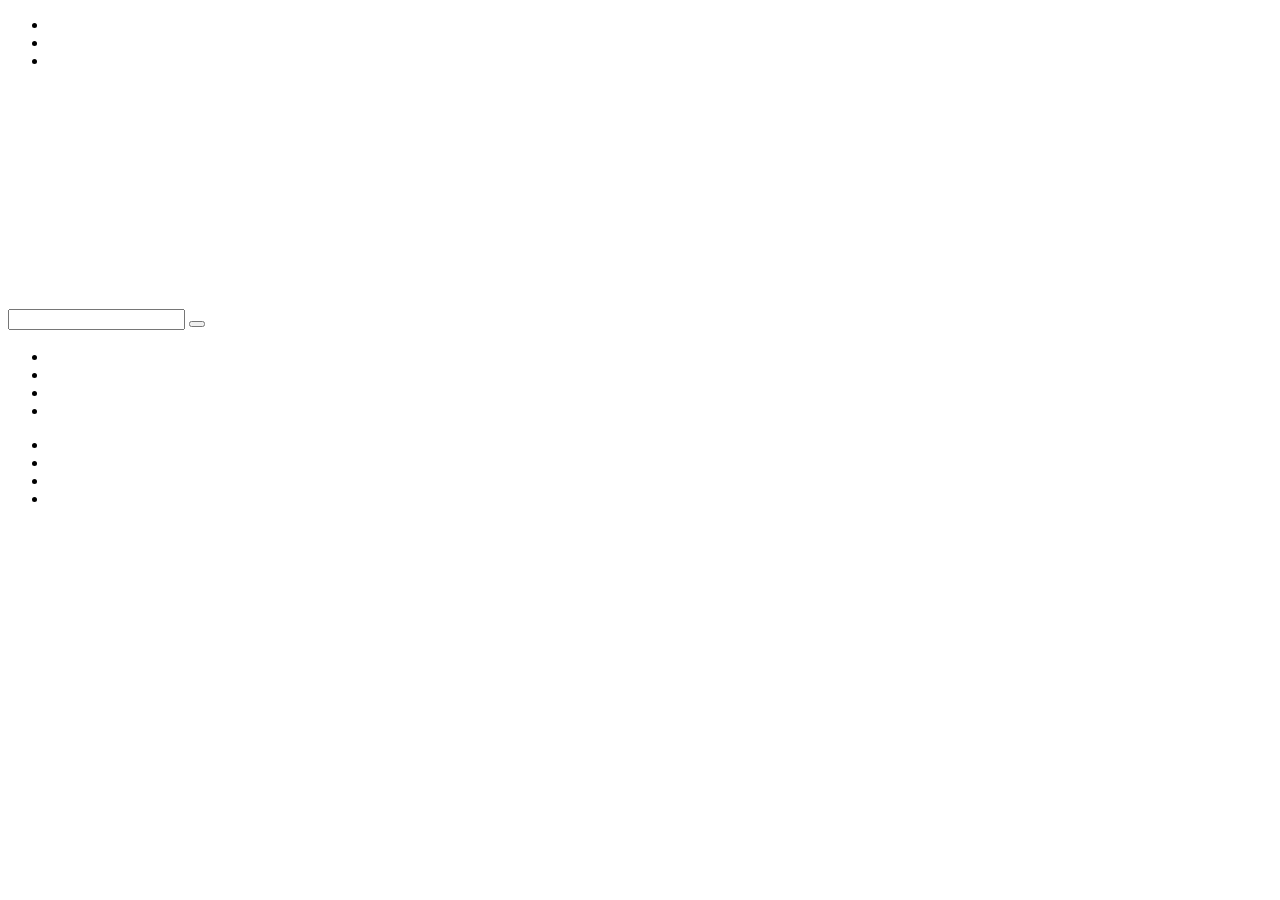
==== 2.ArchetureLife/index.html @ 7038349b "HTML 1.Estructura semantica" ====
<!DOCTYPE html>
<html lang="en">

<head>
    <meta charset="UTF-8">
    <meta name="viewport" content="width=device-width, initial-scale=1.0">
    <title>ArchectureLife</title>
</head>

<body>
    <header>
        <nav>
            <ul>
                <li><a href=""></a></li>
                <li><a href=""></a></li>
                <li><a href=""></a></li>
            </ul>
        </nav>

        <div><img src="" alt=""></div>


        <div>
            <search></search>
            <p></p>
        </div>
    </header>

    <main>
        <section>
            <h1></h1>
            <p></p>
        </section>

        <section>
            <h2></h2>
            <section>
                <a href="">
                    <article>
                        <img src="" alt="">
                        <p></p>
                        <h3></h3>
                        <p></p>
                    </article>
                </a>

                <a href="">
                    <article>
                        <img src="" alt="">
                        <p></p>
                        <h3></h3>
                        <p></p>
                    </article>
                </a>
            </section>

            <section>
                <a href="">
                    <article>
                        <img src="" alt="">
                        <p></p>
                        <h3></h3>
                        <p></p>
                    </article>
                </a>

                <a href="">
                    <article>
                        <img src="" alt="">
                        <p></p>
                        <h3></h3>
                        <p></p>
                    </article>
                </a>

                <a href="">
                    <article>
                        <img src="" alt="">
                        <p></p>
                        <h3></h3>
                        <p></p>
                    </article>
                </a>
            </section>
        </section>

        <section>
            <h1></h1>
            <p></p>
        </section>

        <section>
            <h2></h2>
            <p></p>
            <form action="">
                <input type="text">
                <button></button>
            </form>
        </section>
    </main>

    <footer>
        <div>
            <h3></h3>
            <p></p>
        </div>

        <ul>
            <li></li>
            <li><a href=""></a></li>
            <li><a href=""></a></li>
            <li><a href=""></a></li>
        </ul>

        <ul>
            <li></li>
            <li><a href=""></a></li>
            <li><a href=""></a></li>
            <li><a href=""></a></li>
        </ul>

        <p></p>
    </footer>

</body>

</html>
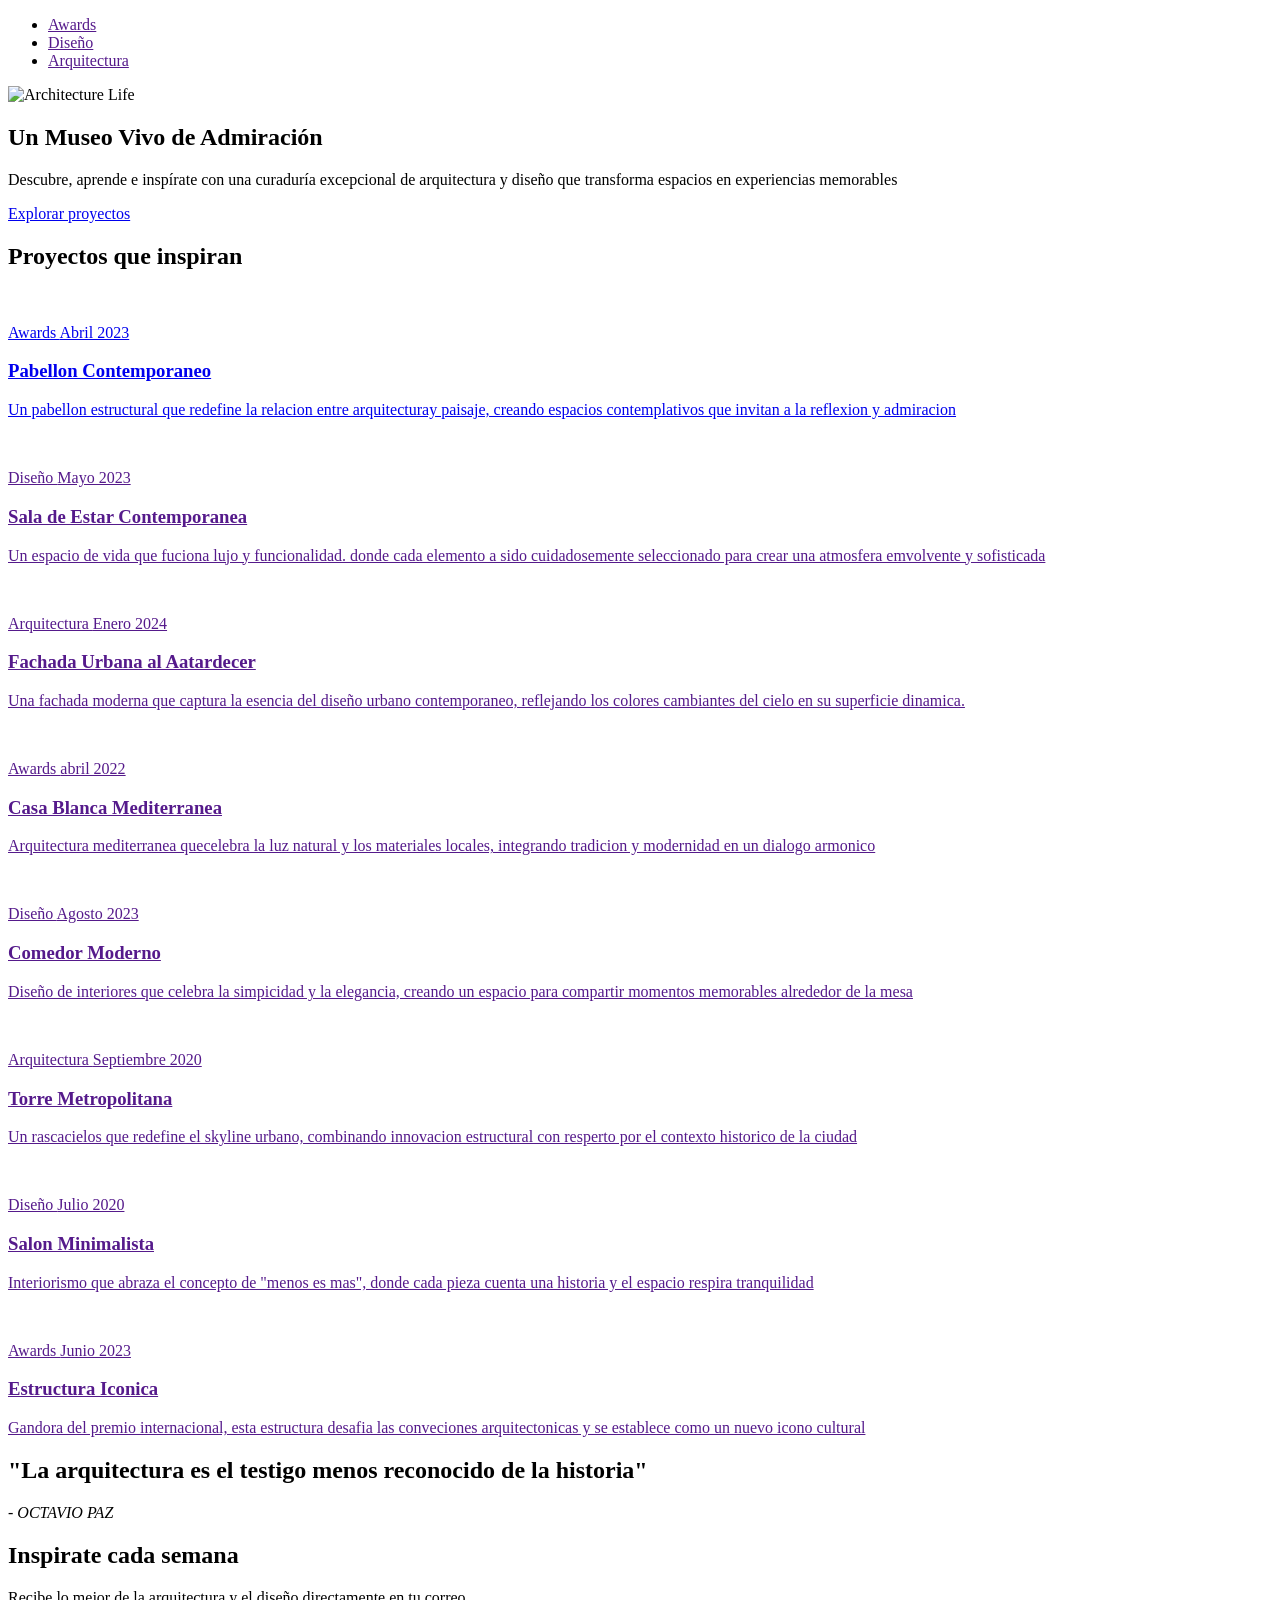
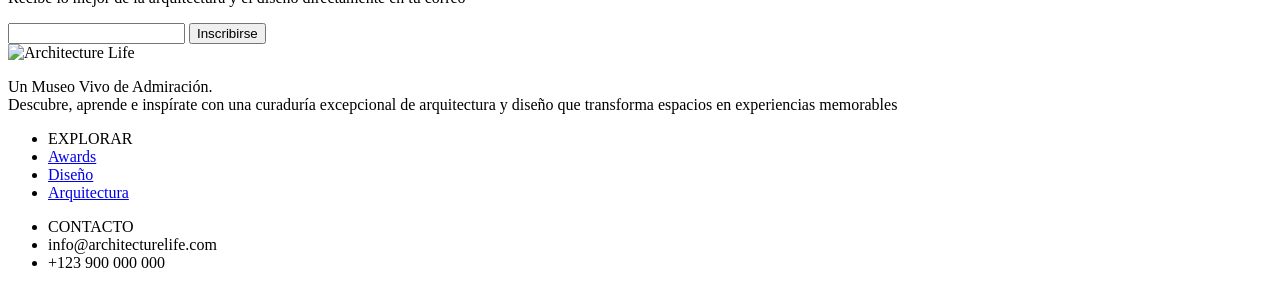
==== commit 182db218: "HTML Contenido" ====
--- a/2.ArchetureLife/index.html
+++ b/2.ArchetureLife/index.html
@@ -11,13 +11,13 @@
     <header>
         <nav>
             <ul>
-                <li><a href=""></a></li>
-                <li><a href=""></a></li>
-                <li><a href=""></a></li>
+                <li><a href="">Awards</a></li>
+                <li><a href="">Diseño</a></li>
+                <li><a href="">Arquitectura</a></li>
             </ul>
         </nav>
 
-        <div><img src="" alt=""></div>
+        <div><img src="" alt="Architecture Life"></div>
 
 
         <div>
@@ -27,29 +27,32 @@
     </header>
 
     <main>
+<!-- ======================================= HERO -->
         <section>
-            <h1></h1>
-            <p></p>
+            <h1>Un Museo Vivo de Admiración </h1>
+            <p>Descubre, aprende e inspírate con una curaduría excepcional de arquitectura y diseño que transforma espacios en experiencias memorables</p>
+            <a href="#">Explorar proyectos</a>
         </section>
 
+<!-- ======================================= INSPIRACION -->
         <section>
-            <h2></h2>
+            <h2>Proyectos que inspiran</h2>
             <section>
-                <a href="">
+                <a href="#">
                     <article>
                         <img src="" alt="">
-                        <p></p>
-                        <h3></h3>
-                        <p></p>
+                        <p>Awards <span> Abril 2023 </span> </p>
+                        <h3>Pabellon Contemporaneo</h3>
+                        <p>Un pabellon estructural que redefine la relacion entre arquitecturay paisaje, creando espacios contemplativos que invitan a la reflexion y admiracion</p>
                     </article>
                 </a>
 
                 <a href="">
                     <article>
                         <img src="" alt="">
-                        <p></p>
-                        <h3></h3>
-                        <p></p>
+                        <p>Diseño <span> Mayo 2023 </span> </p>
+                        <h3>Sala de Estar Contemporanea</h3>
+                        <p>Un espacio de vida que fuciona lujo y funcionalidad. donde cada elemento a sido cuidadosemente seleccionado para crear una atmosfera emvolvente y sofisticada</p>
                     </article>
                 </a>
             </section>
@@ -58,65 +61,92 @@
                 <a href="">
                     <article>
                         <img src="" alt="">
-                        <p></p>
-                        <h3></h3>
-                        <p></p>
+                        <p>Arquitectura <span> Enero 2024 </span> </p>
+                        <h3>Fachada Urbana al Aatardecer</h3>
+                        <p>Una fachada moderna que captura la esencia del diseño urbano contemporaneo, reflejando los colores cambiantes del cielo en su superficie dinamica.</p>
                     </article>
                 </a>
 
                 <a href="">
                     <article>
                         <img src="" alt="">
-                        <p></p>
-                        <h3></h3>
-                        <p></p>
+                        <p>Awards <span> abril 2022 </span> </p>
+                        <h3>Casa Blanca Mediterranea</h3>
+                        <p>Arquitectura mediterranea quecelebra la luz natural y los materiales locales, integrando tradicion y modernidad en un dialogo armonico</p>
                     </article>
                 </a>
 
                 <a href="">
                     <article>
                         <img src="" alt="">
-                        <p></p>
-                        <h3></h3>
-                        <p></p>
+                        <p>Diseño <span> Agosto 2023 </span> </p>
+                        <h3>Comedor Moderno</h3>
+                        <p>Diseño de interiores que celebra la simpicidad y la elegancia, creando un espacio para compartir momentos memorables alrededor de la mesa</p>
+                    </article>
+                </a>
+
+                <a href="">
+                    <article>
+                        <img src="" alt="">
+                        <p>Arquitectura <span> Septiembre 2020 </span> </p>
+                        <h3>Torre Metropolitana</h3>
+                        <p>Un rascacielos que redefine el skyline urbano, combinando innovacion estructural con resperto por el contexto historico de la ciudad</p>
+                    </article>
+                </a>
+
+                <a href="">
+                    <article>
+                        <img src="" alt="">
+                        <p>Diseño <span> Julio 2020 </span> </p>
+                        <h3>Salon Minimalista</h3>
+                        <p>Interiorismo que abraza el concepto de "menos es mas", donde cada pieza cuenta una historia y el espacio respira tranquilidad</p>
+                    </article>
+                </a>
+
+                 <a href="">
+                    <article>
+                        <img src="" alt="">
+                        <p>Awards <span> Junio 2023 </span> </p>
+                        <h3>Estructura Iconica</h3>
+                        <p>Gandora del premio internacional, esta estructura desafia las conveciones arquitectonicas y se establece como un nuevo icono cultural</p>
                     </article>
                 </a>
             </section>
         </section>
 
         <section>
-            <h1></h1>
-            <p></p>
+            <h1>"La arquitectura es el testigo menos reconocido de la historia"</h1>
+            <p><em>- OCTAVIO PAZ</em></p>
         </section>
 
         <section>
-            <h2></h2>
-            <p></p>
+            <h2>Inspirate cada semana</h2>
+            <p>Recibe lo mejor de la arquitectura y el diseño directamente en tu correo</p>
             <form action="">
+                <label for=""></label>
                 <input type="text">
-                <button></button>
+                <button>Inscribirse</button>
             </form>
         </section>
     </main>
 
     <footer>
         <div>
-            <h3></h3>
-            <p></p>
+            <div><img src="" alt="Architecture Life"></div>
+            <p>Un Museo Vivo de Admiración.<br> Descubre, aprende e inspírate con una curaduría excepcional de arquitectura y diseño que transforma espacios en experiencias memorables</p>
         </div>
 
         <ul>
-            <li></li>
-            <li><a href=""></a></li>
-            <li><a href=""></a></li>
-            <li><a href=""></a></li>
+            <li>EXPLORAR</li>
+            <li><a href="#">Awards</a></li>
+            <li><a href="#">Diseño</a></li>
+            <li><a href="#">Arquitectura</a></li>
         </ul>
 
         <ul>
-            <li></li>
-            <li><a href=""></a></li>
-            <li><a href=""></a></li>
-            <li><a href=""></a></li>
+            <li>CONTACTO</li>
+            <li>info@architecturelife.com</li>
+            <li>+123 900 000 000</li>
         </ul>
 
         <p></p>
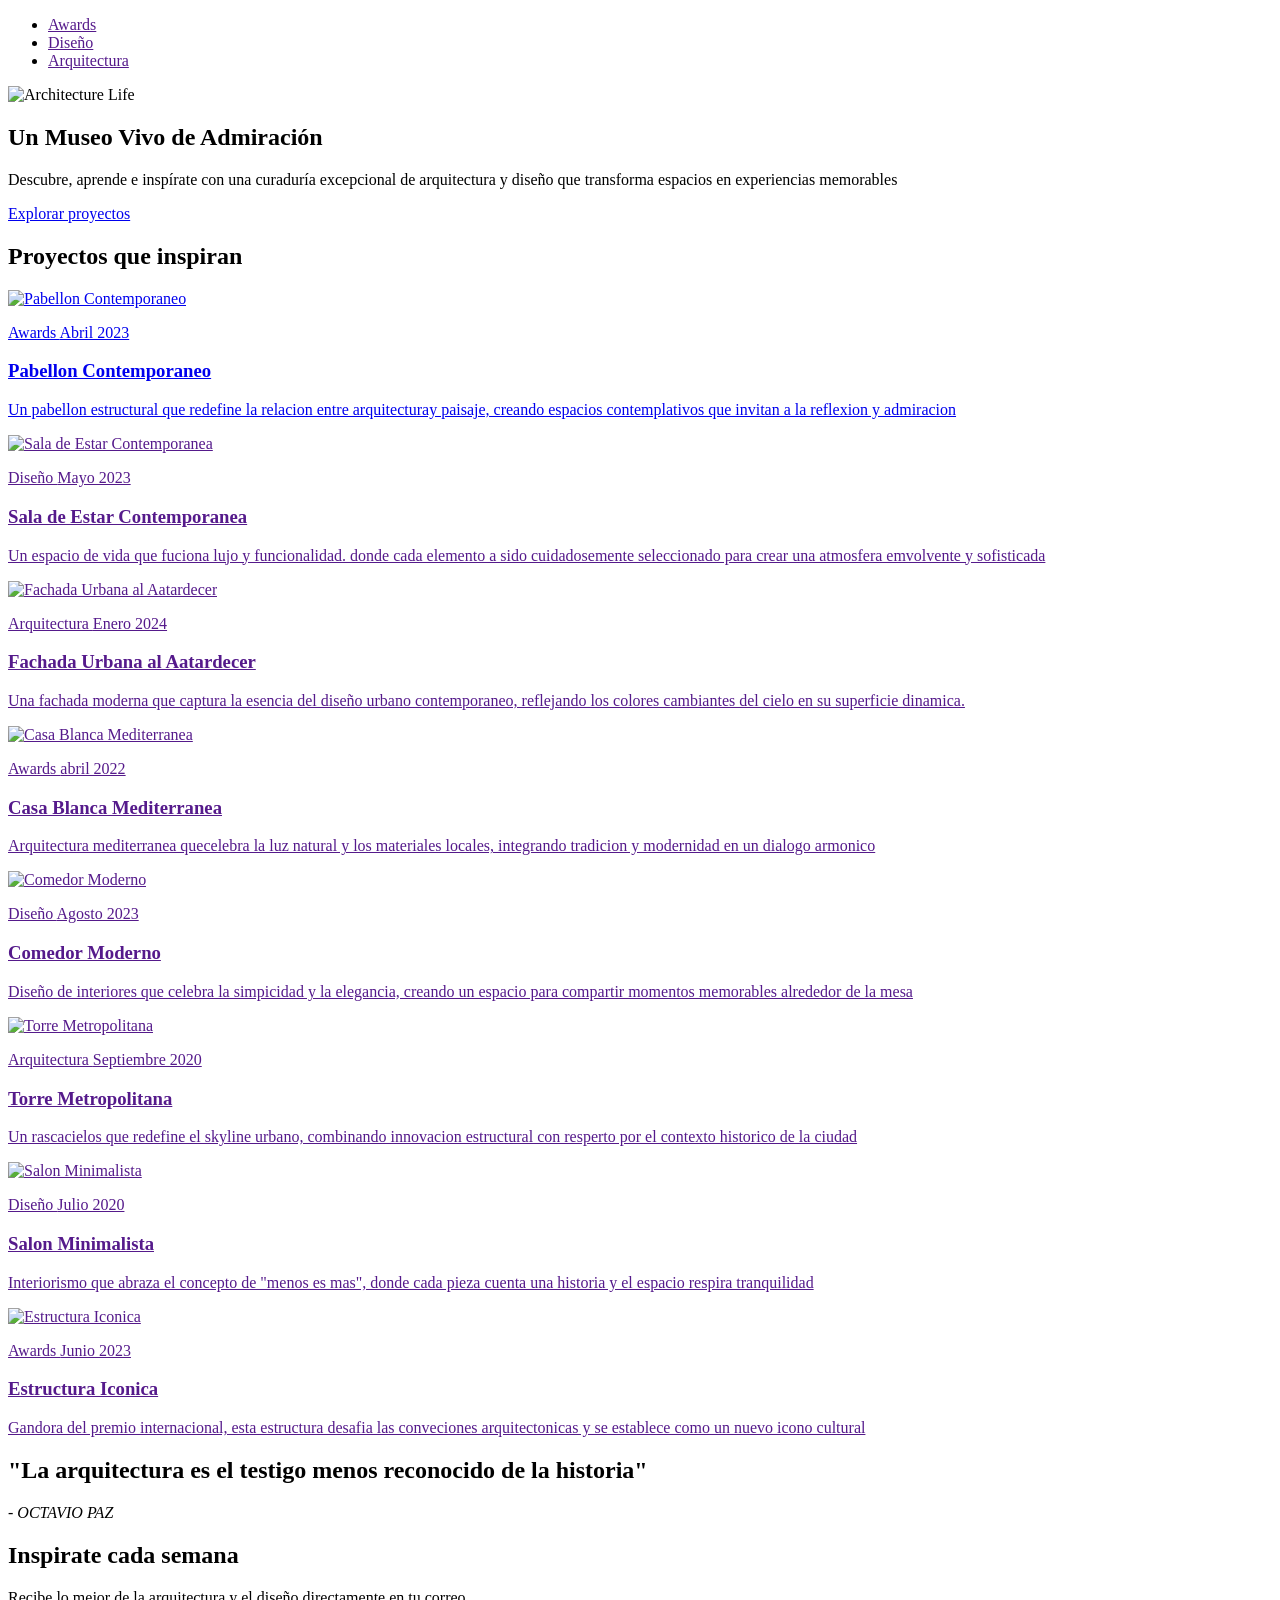
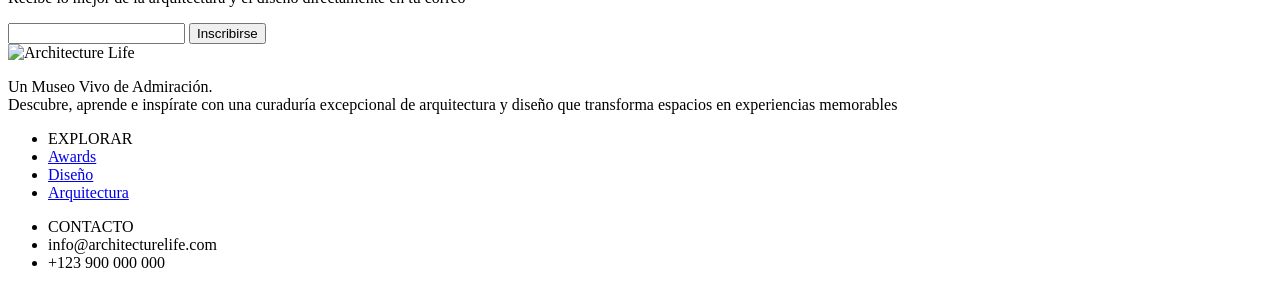
==== commit 36fbc089: "HTML Multimedia" ====
--- a/2.ArchetureLife/index.html
+++ b/2.ArchetureLife/index.html
@@ -40,7 +40,7 @@
             <section>
                 <a href="#">
                     <article>
-                        <img src="" alt="">
+                        <img src="Assets/PabellonContemporaneo.png" alt="Pabellon Contemporaneo">
                         <p>Awards <span> Abril 2023 </span> </p>
                         <h3>Pabellon Contemporaneo</h3>
                         <p>Un pabellon estructural que redefine la relacion entre arquitecturay paisaje, creando espacios contemplativos que invitan a la reflexion y admiracion</p>
@@ -49,7 +49,7 @@
 
                 <a href="">
                     <article>
-                        <img src="" alt="">
+                        <img src="Assets/SaladeEstarContemporanea.png" alt="Sala de Estar Contemporanea">
                         <p>Diseño <span> Mayo 2023 </span> </p>
                         <h3>Sala de Estar Contemporanea</h3>
                         <p>Un espacio de vida que fuciona lujo y funcionalidad. donde cada elemento a sido cuidadosemente seleccionado para crear una atmosfera emvolvente y sofisticada</p>
@@ -60,7 +60,7 @@
             <section>
                 <a href="">
                     <article>
-                        <img src="" alt="">
+                        <img src="Assets/FachadaUrbanaalAtardecer.png" alt="Fachada Urbana al Aatardecer">
                         <p>Arquitectura <span> Enero 2024 </span> </p>
                         <h3>Fachada Urbana al Aatardecer</h3>
                         <p>Una fachada moderna que captura la esencia del diseño urbano contemporaneo, reflejando los colores cambiantes del cielo en su superficie dinamica.</p>
@@ -69,7 +69,7 @@
 
                 <a href="">
                     <article>
-                        <img src="" alt="">
+                        <img src="Assets/CasaBlancaMediterranea.png" alt="Casa Blanca Mediterranea">
                         <p>Awards <span> abril 2022 </span> </p>
                         <h3>Casa Blanca Mediterranea</h3>
                         <p>Arquitectura mediterranea quecelebra la luz natural y los materiales locales, integrando tradicion y modernidad en un dialogo armonico</p>
@@ -78,7 +78,7 @@
 
                 <a href="">
                     <article>
-                        <img src="" alt="">
+                        <img src="Assets/ComedorModerno.png" alt="Comedor Moderno">
                         <p>Diseño <span> Agosto 2023 </span> </p>
                         <h3>Comedor Moderno</h3>
                         <p>Diseño de interiores que celebra la simpicidad y la elegancia, creando un espacio para compartir momentos memorables alrededor de la mesa</p>
@@ -87,7 +87,7 @@
 
                 <a href="">
                     <article>
-                        <img src="" alt="">
+                        <img src="Assets/TorreMetropolitana.png" alt="Torre Metropolitana">
                         <p>Arquitectura <span> Septiembre 2020 </span> </p>
                         <h3>Torre Metropolitana</h3>
                         <p>Un rascacielos que redefine el skyline urbano, combinando innovacion estructural con resperto por el contexto historico de la ciudad</p>
@@ -96,7 +96,7 @@
 
                 <a href="">
                     <article>
-                        <img src="" alt="">
+                        <img src="Assets/SalonMinimalista.png" alt="Salon Minimalista">
                         <p>Diseño <span> Julio 2020 </span> </p>
                         <h3>Salon Minimalista</h3>
                         <p>Interiorismo que abraza el concepto de "menos es mas", donde cada pieza cuenta una historia y el espacio respira tranquilidad</p>
@@ -105,7 +105,7 @@
 
                  <a href="">
                     <article>
-                        <img src="" alt="">
+                        <img src="Assets/EstructuraIconica.png" alt="Estructura Iconica">
                         <p>Awards <span> Junio 2023 </span> </p>
                         <h3>Estructura Iconica</h3>
                         <p>Gandora del premio internacional, esta estructura desafia las conveciones arquitectonicas y se establece como un nuevo icono cultural</p>
@@ -114,11 +114,13 @@
             </section>
         </section>
 
+<!-- ======================================= FRASE INSPRIRADORA -->
         <section>
             <h1>"La arquitectura es el testigo menos reconocido de la historia"</h1>
             <p><em>- OCTAVIO PAZ</em></p>
         </section>
 
+<!-- ======================================= SUSCRIPCION -->
         <section>
             <h2>Inspirate cada semana</h2>
             <p>Recibe lo mejor de la arquitectura y el diseño directamente en tu correo</p>
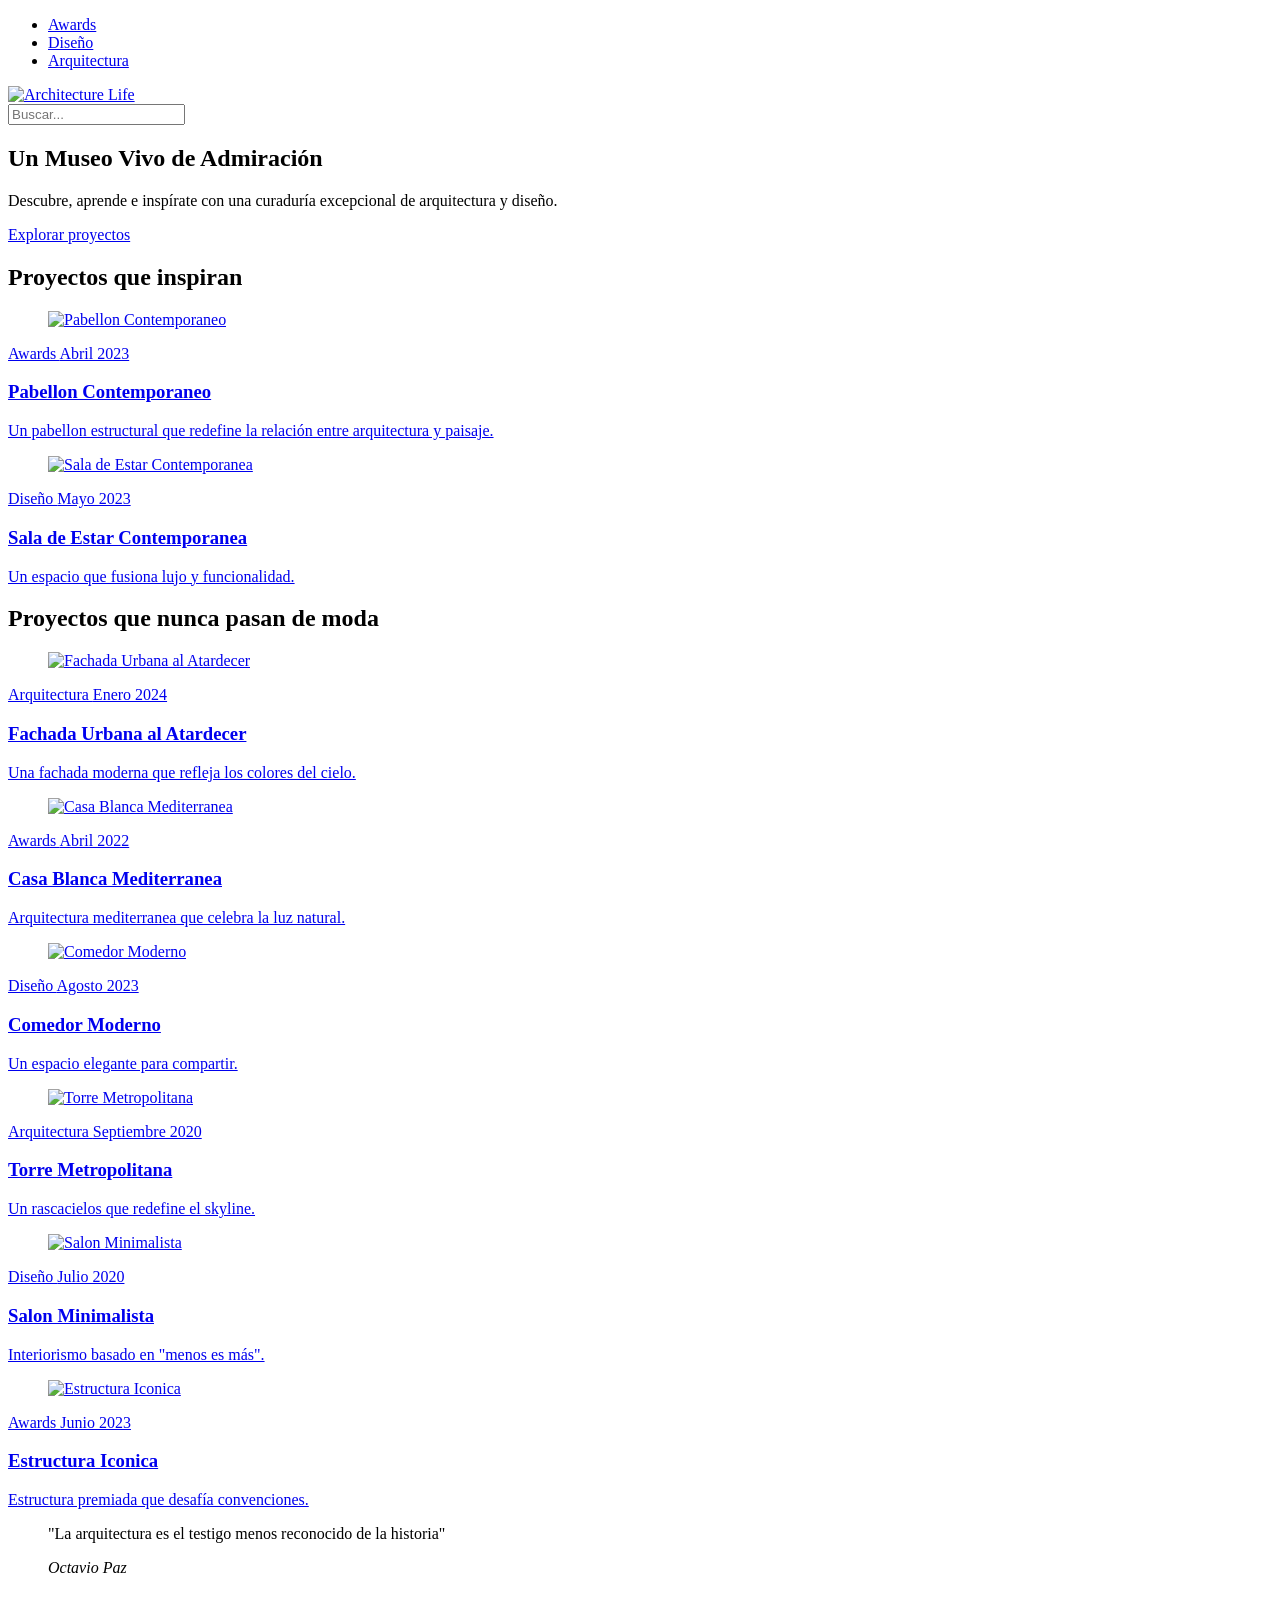
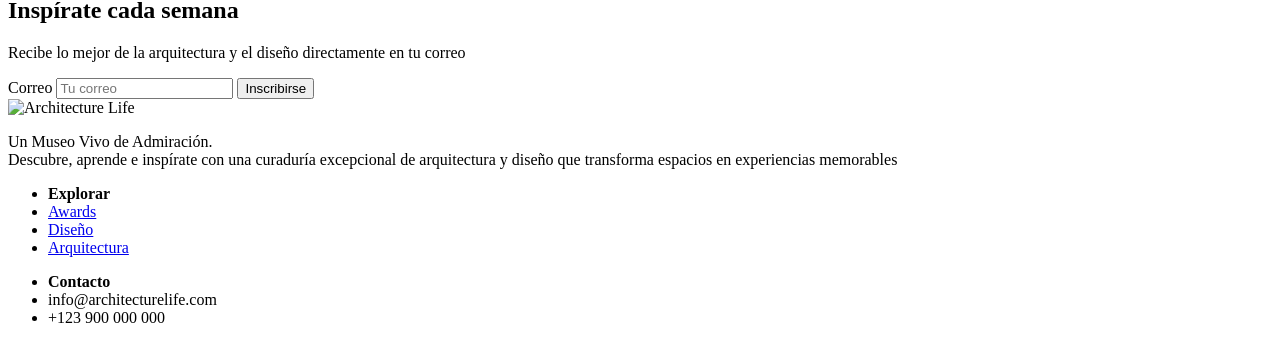
==== commit 606f94e8: "HTML Atributos" ====
--- a/2.ArchetureLife/index.html
+++ b/2.ArchetureLife/index.html
@@ -1,159 +1,199 @@
 <!DOCTYPE html>
-<html lang="en">
+<html lang="es">
 
 <head>
     <meta charset="UTF-8">
     <meta name="viewport" content="width=device-width, initial-scale=1.0">
-    <title>ArchectureLife</title>
+    <title>Architecture Life</title>
 </head>
 
 <body>
-    <header>
-        <nav>
-            <ul>
-                <li><a href="">Awards</a></li>
-                <li><a href="">Diseño</a></li>
-                <li><a href="">Arquitectura</a></li>
+
+    <!-- ================= HEADER -->
+    <header class="header">
+
+        <nav class="nav">
+            <ul class="nav__list">
+                <li><a class="nav__link" href="#">Awards</a></li>
+                <li><a class="nav__link" href="#">Diseño</a></li>
+                <li><a class="nav__link" href="#">Arquitectura</a></li>
             </ul>
         </nav>
 
-        <div><img src="" alt="Architecture Life"></div>
+        <a href="#" class="header__logo">
+            <img src="" alt="Architecture Life">
+        </a>
 
+        <form class="search" role="search">
+            <input class="search__input" type="search" placeholder="Buscar...">
+        </form>
 
-        <div>
-            <search></search>
-            <p></p>
-        </div>
     </header>
 
+    <!-- ================= MAIN -->
     <main>
-<!-- ======================================= HERO -->
-        <section>
-            <h1>Un Museo Vivo de Admiración </h1>
-            <p>Descubre, aprende e inspírate con una curaduría excepcional de arquitectura y diseño que transforma espacios en experiencias memorables</p>
-            <a href="#">Explorar proyectos</a>
+
+        <!--===================================================================================== HERO -->
+        <section class="hero">
+            <h1 class="hero__title">Un Museo Vivo de Admiración</h1>
+            <p class="hero__description">
+                Descubre, aprende e inspírate con una curaduría excepcional de arquitectura y diseño.
+            </p>
+            <a href="#" class="button">Explorar proyectos</a>
         </section>
 
-<!-- ======================================= INSPIRACION -->
-        <section>
-            <h2>Proyectos que inspiran</h2>
-            <section>
-                <a href="#">
-                    <article>
-                        <img src="Assets/PabellonContemporaneo.png" alt="Pabellon Contemporaneo">
-                        <p>Awards <span> Abril 2023 </span> </p>
+        <!--===================================================================================== PROYECTOS QUE INSPIRAN -->
+        <section class="projects">
+            <header class="projects__header">
+                <h2>Proyectos que inspiran</h2>
+            </header>
+
+            <!-- DESTACADOS -->
+            <section class="projects__featured">
+
+                <article class="card card--featured">
+                    <a href="#">
+                        <figure>
+                            <img src="Assets/PabellonContemporaneo.png" alt="Pabellon Contemporaneo">
+                        </figure>
+                        <p class="card__meta">Awards <time datetime="2023-04">Abril 2023</time></p>
                         <h3>Pabellon Contemporaneo</h3>
-                        <p>Un pabellon estructural que redefine la relacion entre arquitecturay paisaje, creando espacios contemplativos que invitan a la reflexion y admiracion</p>
-                    </article>
-                </a>
+                        <p>Un pabellon estructural que redefine la relación entre arquitectura y paisaje.</p>
+                    </a>
+                </article>
 
-                <a href="">
-                    <article>
-                        <img src="Assets/SaladeEstarContemporanea.png" alt="Sala de Estar Contemporanea">
-                        <p>Diseño <span> Mayo 2023 </span> </p>
+                <article class="card card--featured">
+                    <a href="#">
+                        <figure>
+                            <img src="Assets/SaladeEstarContemporanea.png" alt="Sala de Estar Contemporanea">
+                        </figure>
+                        <p class="card__meta">Diseño <time datetime="2023-05">Mayo 2023</time></p>
                         <h3>Sala de Estar Contemporanea</h3>
-                        <p>Un espacio de vida que fuciona lujo y funcionalidad. donde cada elemento a sido cuidadosemente seleccionado para crear una atmosfera emvolvente y sofisticada</p>
-                    </article>
-                </a>
+                        <p>Un espacio que fusiona lujo y funcionalidad.</p>
+                    </a>
+                </article>
+
             </section>
 
-            <section>
-                <a href="">
-                    <article>
-                        <img src="Assets/FachadaUrbanaalAtardecer.png" alt="Fachada Urbana al Aatardecer">
-                        <p>Arquitectura <span> Enero 2024 </span> </p>
-                        <h3>Fachada Urbana al Aatardecer</h3>
-                        <p>Una fachada moderna que captura la esencia del diseño urbano contemporaneo, reflejando los colores cambiantes del cielo en su superficie dinamica.</p>
-                    </article>
-                </a>
+            <!--===================================================================================== MAS PROYECTOS -->
+            <section class="projects__grid">
+                <header class="projects__header">
+                    <h2>Proyectos que nunca pasan de moda</h2>
+                </header>
+            
+                <article class="card">
+                    <a href="#">
+                        <figure>
+                            <img src="Assets/FachadaUrbanaalAtardecer.png" alt="Fachada Urbana al Atardecer">
+                        </figure>
+                        <p class="card__meta">Arquitectura <time datetime="2024-01">Enero 2024</time></p>
+                        <h3>Fachada Urbana al Atardecer</h3>
+                        <p>Una fachada moderna que refleja los colores del cielo.</p>
+                    </a>
+                </article>
 
-                <a href="">
-                    <article>
-                        <img src="Assets/CasaBlancaMediterranea.png" alt="Casa Blanca Mediterranea">
-                        <p>Awards <span> abril 2022 </span> </p>
+                <article class="card">
+                    <a href="#">
+                        <figure>
+                            <img src="Assets/CasaBlancaMediterranea.png" alt="Casa Blanca Mediterranea">
+                        </figure>
+                        <p class="card__meta">Awards <time datetime="2022-04">Abril 2022</time></p>
                         <h3>Casa Blanca Mediterranea</h3>
-                        <p>Arquitectura mediterranea quecelebra la luz natural y los materiales locales, integrando tradicion y modernidad en un dialogo armonico</p>
-                    </article>
-                </a>
+                        <p>Arquitectura mediterranea que celebra la luz natural.</p>
+                    </a>
+                </article>
 
-                <a href="">
-                    <article>
-                        <img src="Assets/ComedorModerno.png" alt="Comedor Moderno">
-                        <p>Diseño <span> Agosto 2023 </span> </p>
+                <article class="card">
+                    <a href="#">
+                        <figure>
+                            <img src="Assets/ComedorModerno.png" alt="Comedor Moderno">
+                        </figure>
+                        <p class="card__meta">Diseño <time datetime="2023-08">Agosto 2023</time></p>
                         <h3>Comedor Moderno</h3>
-                        <p>Diseño de interiores que celebra la simpicidad y la elegancia, creando un espacio para compartir momentos memorables alrededor de la mesa</p>
-                    </article>
-                </a>
+                        <p>Un espacio elegante para compartir.</p>
+                    </a>
+                </article>
 
-                <a href="">
-                    <article>
-                        <img src="Assets/TorreMetropolitana.png" alt="Torre Metropolitana">
-                        <p>Arquitectura <span> Septiembre 2020 </span> </p>
+                <article class="card">
+                    <a href="#">
+                        <figure>
+                            <img src="Assets/TorreMetropolitana.png" alt="Torre Metropolitana">
+                        </figure>
+                        <p class="card__meta">Arquitectura <time datetime="2020-09">Septiembre 2020</time></p>
                         <h3>Torre Metropolitana</h3>
-                        <p>Un rascacielos que redefine el skyline urbano, combinando innovacion estructural con resperto por el contexto historico de la ciudad</p>
-                    </article>
-                </a>
+                        <p>Un rascacielos que redefine el skyline.</p>
+                    </a>
+                </article>
 
-                <a href="">
-                    <article>
-                        <img src="Assets/SalonMinimalista.png" alt="Salon Minimalista">
-                        <p>Diseño <span> Julio 2020 </span> </p>
+                <article class="card">
+                    <a href="#">
+                        <figure>
+                            <img src="Assets/SalonMinimalista.png" alt="Salon Minimalista">
+                        </figure>
+                        <p class="card__meta">Diseño <time datetime="2020-07">Julio 2020</time></p>
                         <h3>Salon Minimalista</h3>
-                        <p>Interiorismo que abraza el concepto de "menos es mas", donde cada pieza cuenta una historia y el espacio respira tranquilidad</p>
-                    </article>
-                </a>
+                        <p>Interiorismo basado en "menos es más".</p>
+                    </a>
+                </article>
 
-                 <a href="">
-                    <article>
-                        <img src="Assets/EstructuraIconica.png" alt="Estructura Iconica">
-                        <p>Awards <span> Junio 2023 </span> </p>
+                <article class="card">
+                    <a href="#">
+                        <figure>
+                            <img src="Assets/EstructuraIconica.png" alt="Estructura Iconica">
+                        </figure>
+                        <p class="card__meta">Awards <time datetime="2023-06">Junio 2023</time></p>
                         <h3>Estructura Iconica</h3>
-                        <p>Gandora del premio internacional, esta estructura desafia las conveciones arquitectonicas y se establece como un nuevo icono cultural</p>
-                    </article>
-                </a>
+                        <p>Estructura premiada que desafía convenciones.</p>
+                    </a>
+                </article>
+
             </section>
         </section>
 
-<!-- ======================================= FRASE INSPRIRADORA -->
-        <section>
-            <h1>"La arquitectura es el testigo menos reconocido de la historia"</h1>
-            <p><em>- OCTAVIO PAZ</em></p>
+        <!--===================================================================================== FRASE ARQUITECTONICA -->
+        <blockquote class="fraseArquitectonica">
+            <p>"La arquitectura es el testigo menos reconocido de la historia"</p>
+            <cite>Octavio Paz</cite>
+        </blockquote>
+
+        <!--===================================================================================== INSCRIPCION NEWSLETTER -->
+        <section class="newsletter">
+            <h2>Inspírate cada semana</h2>
+         <p>Recibe lo mejor de la arquitectura y el diseño directamente en tu correo</p>
+
+            <form>
+                <label for="email" class="visually-hidden">Correo</label>
+                <input id="email" type="email" placeholder="Tu correo">
+                <button type="submit">Inscribirse</button>
+            </form>
         </section>
 
-<!-- ======================================= SUSCRIPCION -->
-        <section>
-            <h2>Inspirate cada semana</h2>
-            <p>Recibe lo mejor de la arquitectura y el diseño directamente en tu correo</p>
-            <form action="">
-                <label for=""></label>
-                <input type="text">
-                <button>Inscribirse</button>
-            </form>
-        </section>
     </main>
 
-    <footer>
-        <div>
-            <div><img src="" alt="Architecture Life"></div>
+    <!-- ================= FOOTER -->
+    <footer class="footer">
+
+        <section class="footer__brand">
+            <img src="" alt="Architecture Life">
             <p>Un Museo Vivo de Admiración.<br> Descubre, aprende e inspírate con una curaduría excepcional de arquitectura y diseño que transforma espacios en experiencias memorables</p>
-        </div>
+        </section>
 
-        <ul>
-            <li>EXPLORAR</li>
-            <li><a href="#">Awards</a></li>
-            <li><a href="#">Diseño</a></li>
-            <li><a href="#">Arquitectura</a></li>
-        </ul>
+        <nav class="footer__nav">
+            <ul>
+                <li><strong>Explorar</strong></li>
+                <li><a href="#">Awards</a></li>
+                <li><a href="#">Diseño</a></li>
+                <li><a href="#">Arquitectura</a></li>
+            </ul>
 
-        <ul>
-            <li>CONTACTO</li>
-            <li>info@architecturelife.com</li>
-            <li>+123 900 000 000</li>
-        </ul>
+            <ul>
+                <li><strong>Contacto</strong></li>
+                <li>info@architecturelife.com</li>
+                <li>+123 900 000 000</li>
+            </ul>
+        </nav>
 
-        <p></p>
     </footer>
 
 </body>
-
 </html>
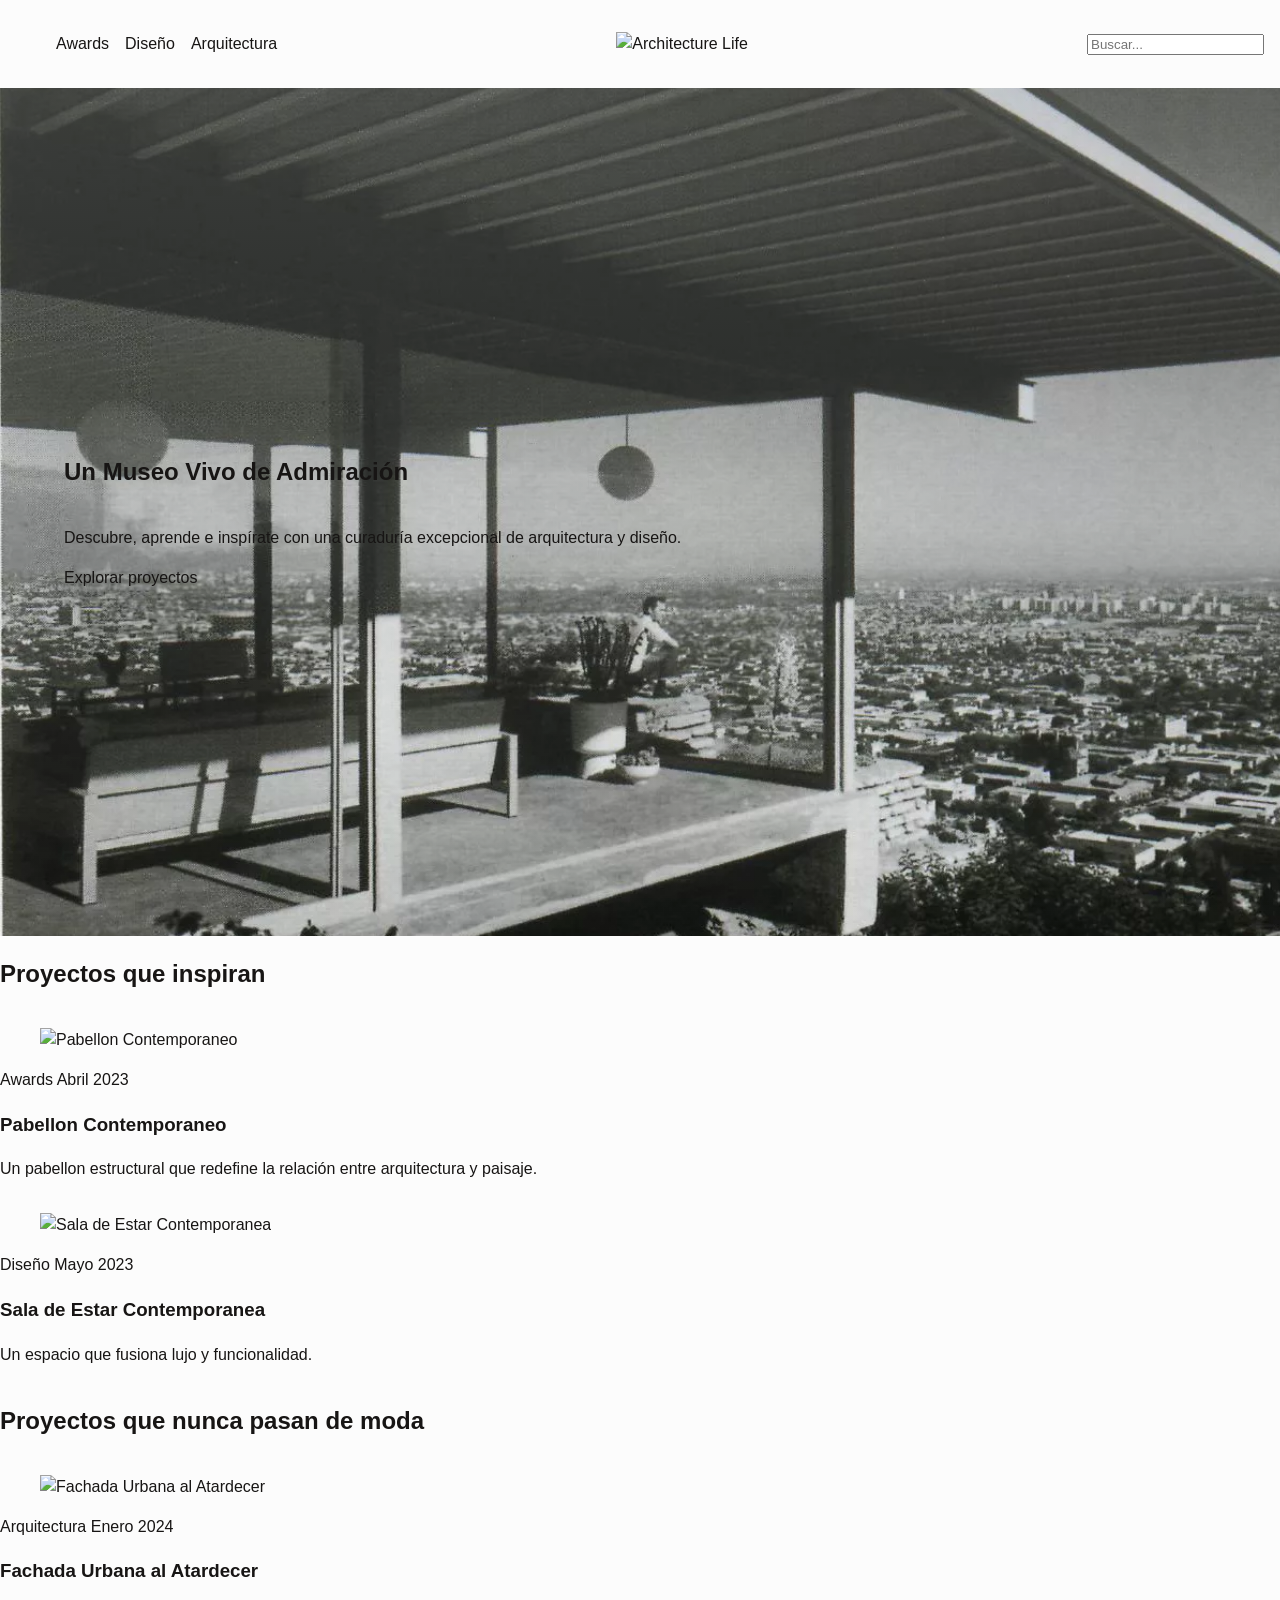
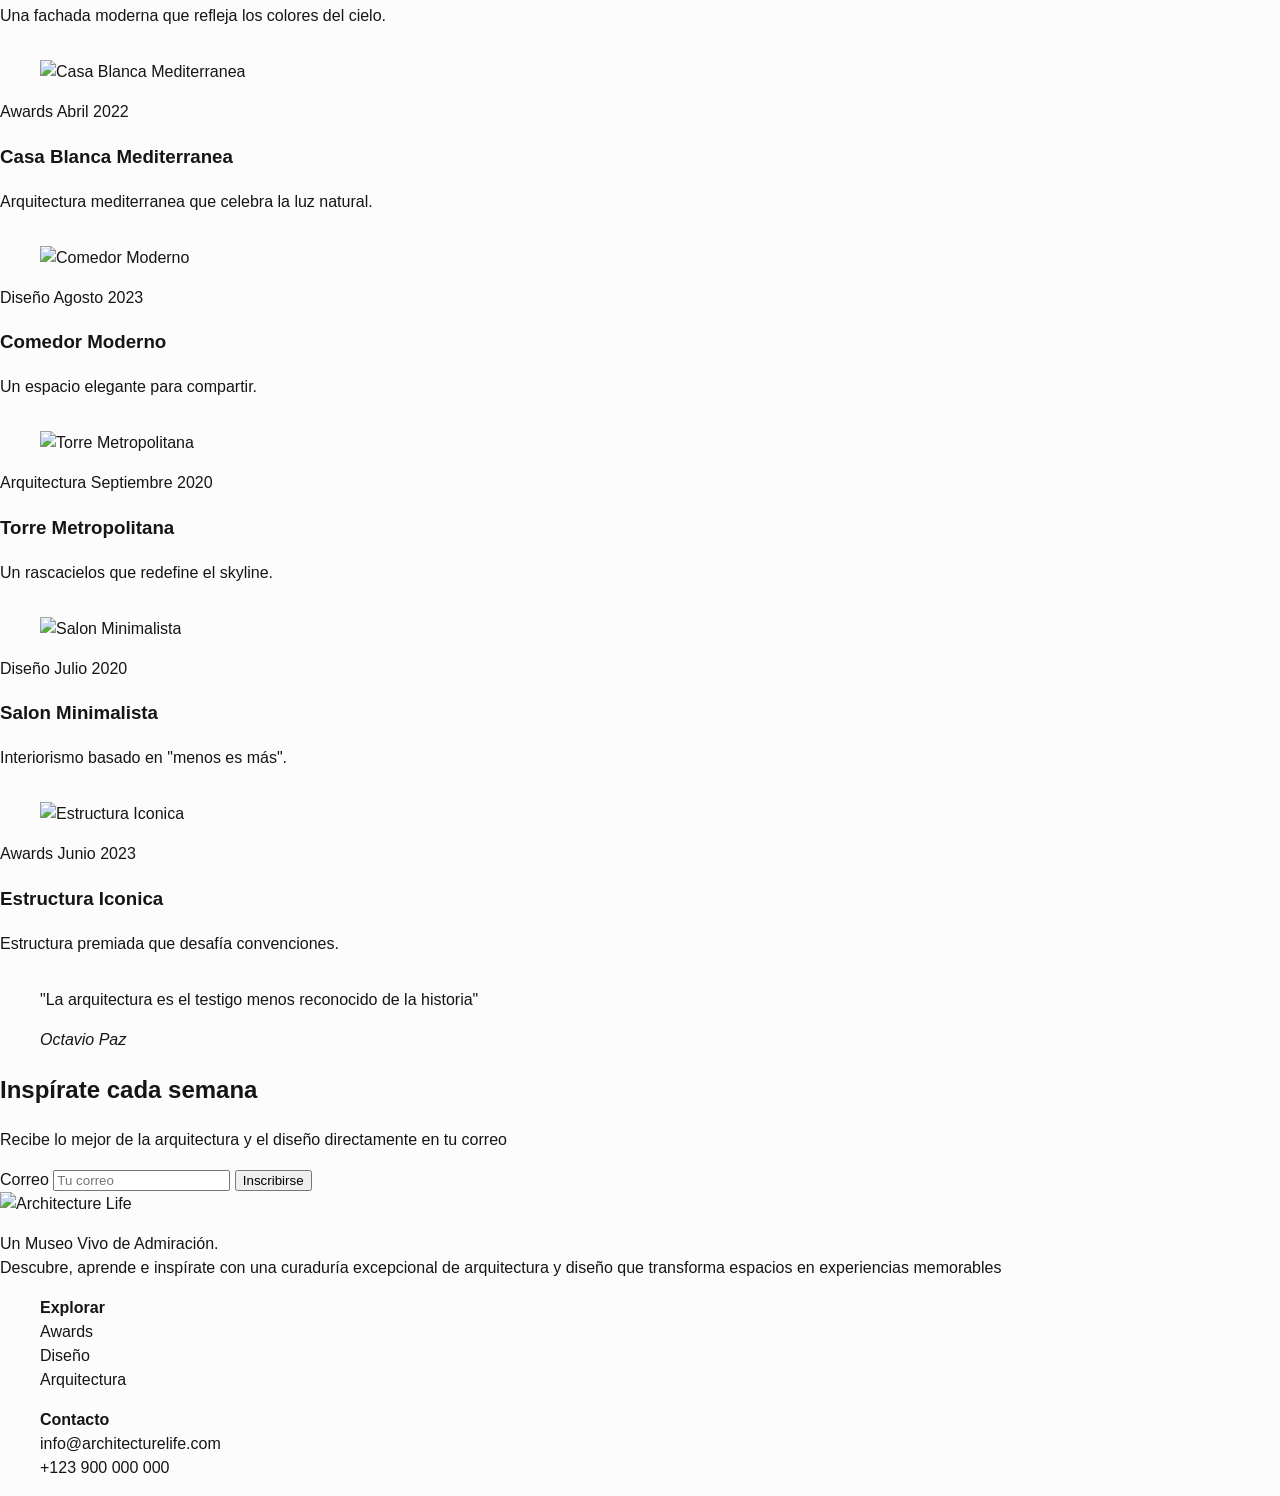
==== commit fb6705d4: "CSS header navegacion" ====
--- a/2.ArchetureLife/index.html
+++ b/2.ArchetureLife/index.html
@@ -3,8 +3,16 @@
 
 <head>
     <meta charset="UTF-8">
-    <meta name="viewport" content="width=device-width, initial-scale=1.0">
-    <title>Architecture Life</title>
+        <title>Architecture Life</title>
+   <!-- <style>
+        * {
+  box-sizing: border-box;  /* incluye padding y border dentro del tamaño */
+  margin: 0;  /* elimina márgenes por defecto */
+  padding: 0;  /* elimina padding por defecto */
+}
+    </style>-->
+
+<link rel="stylesheet" href="style.css">
 </head>
 
 <body>
--- a/2.ArchetureLife/style.css
+++ b/2.ArchetureLife/style.css
@@ -0,0 +1,107 @@
+
+    body {
+  margin: 0;
+  font-family: Arial, Helvetica, sans-serif;  /* tipografía base */
+  line-height: 1.5;  /* mejora legibilidad */
+  color: rgba(23, 21, 20, 1);  /* color de texto principal */
+  background-color: rgba(250,250,250, 0.5);  /* fondo general */
+}
+
+
+    /* Listas sin estilos por defecto */
+    ul,
+    ol {
+      list-style: none;  /* quita viñetas */
+    }
+    
+    /* Links limpios */
+    a {
+      display: inline-block;  /* permite padding/margen */
+      text-decoration: none;  /* quita subrayado */
+      color: inherit;  /* hereda color del padre */
+    }
+
+
+  
+    /*<!-- ================= HEADER -->
+    <header class="header">
+
+        <nav class="nav">
+            <ul class="nav__list">
+                <li><a class="nav__link" href="#">Awards</a></li>
+                <li><a class="nav__link" href="#">Diseño</a></li>
+                <li><a class="nav__link" href="#">Arquitectura</a></li>
+            </ul>
+        </nav>
+
+        <a href="#" class="header__logo">
+            <img src="" alt="Architecture Life">
+        </a>
+
+        <form class="search" role="search">
+            <input class="search__input" type="search" placeholder="Buscar...">
+        </form>
+
+    </header>*/
+
+
+.header {
+  display: flex;
+  justify-content: space-between;
+  align-items: center;
+  padding: 16px;
+}
+
+
+
+.nav__list {
+  display: flex;
+  gap: 1rem;
+}
+
+
+.nav-link {
+  color: rgb(137, 147, 137);
+}
+
+
+
+    /*<!-- ======================================= HERO -->
+<!--===================================================================================== HERO -->
+        <section class="hero">
+            <h1 class="hero__title">Un Museo Vivo de Admiración</h1>
+            <p class="hero__description">
+                Descubre, aprende e inspírate con una curaduría excepcional de arquitectura y diseño.
+            </p>
+            <a href="#" class="button">Explorar proyectos</a>
+        </section>
+*/
+
+.hero {
+  width: 100%;              /* Ocupa todo el ancho de la pantalla */
+  height: 80vh;             /* Ocupa el 80% de la altura de la ventana */
+
+  display: flex;            /* Activa flexbox para organizar contenido */
+  flex-direction: column;   /* Coloca los elementos en columna (uno debajo del otro) */
+
+  justify-content: center;  /* Centra el contenido verticalmente */
+  /*align-items: center;      /* Centra el contenido horizontalmente */
+
+  text-align: left;       /* Centra el texto dentro del bloque */
+
+  
+   padding: 64px;
+
+ background-image:
+    linear-gradient(
+      rgba(157,157,157, 0.3),   /* Capa oscura arriba (mejora legibilidad) */
+      rgba(0, 0, 0, 0)    /* Capa oscura abajo */
+    ),
+
+    url(Assets/Hero4.png);           /* Imagen de fondo del hero */
+
+  background-size: cover;       /* La imagen cubre todo el contenedor */
+  background-position: center;  /* La imagen se centra */
+  background-repeat: no-repeat;  /* Evita que la imagen se repita */
+}
+
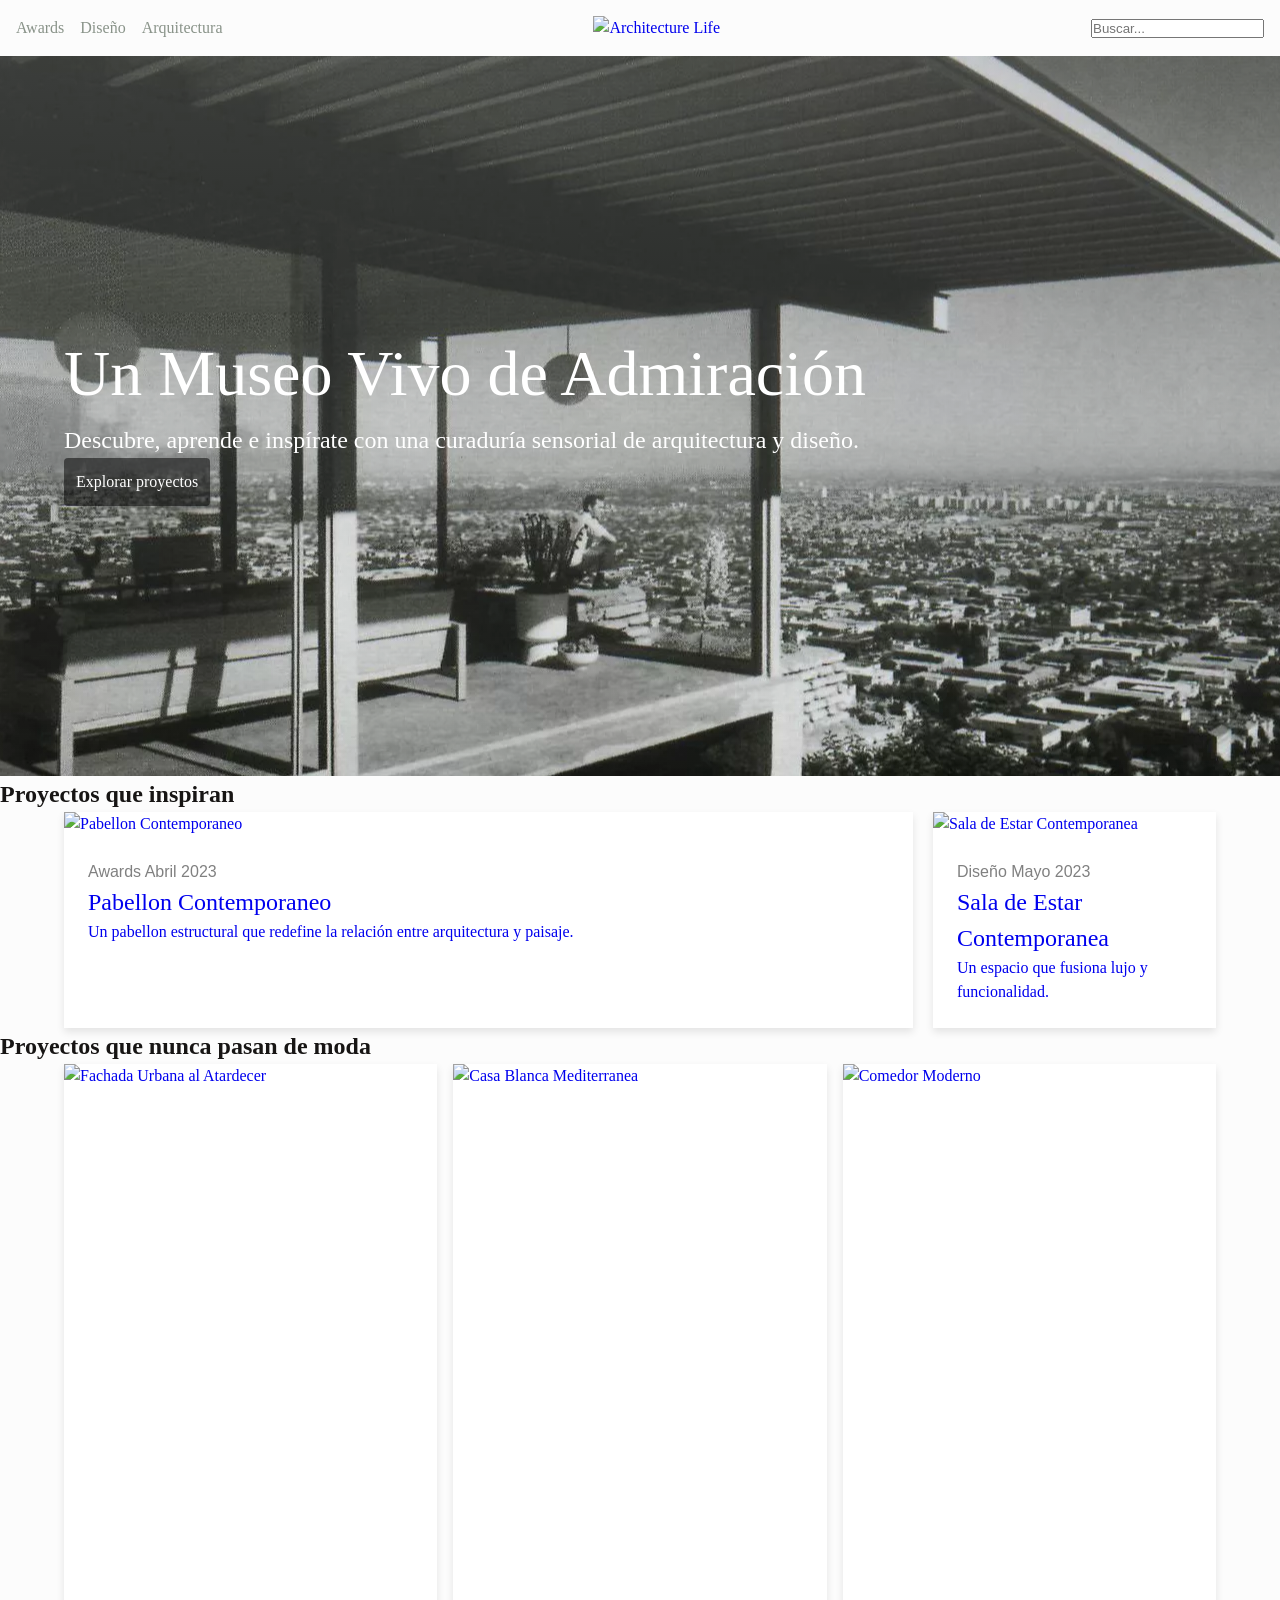
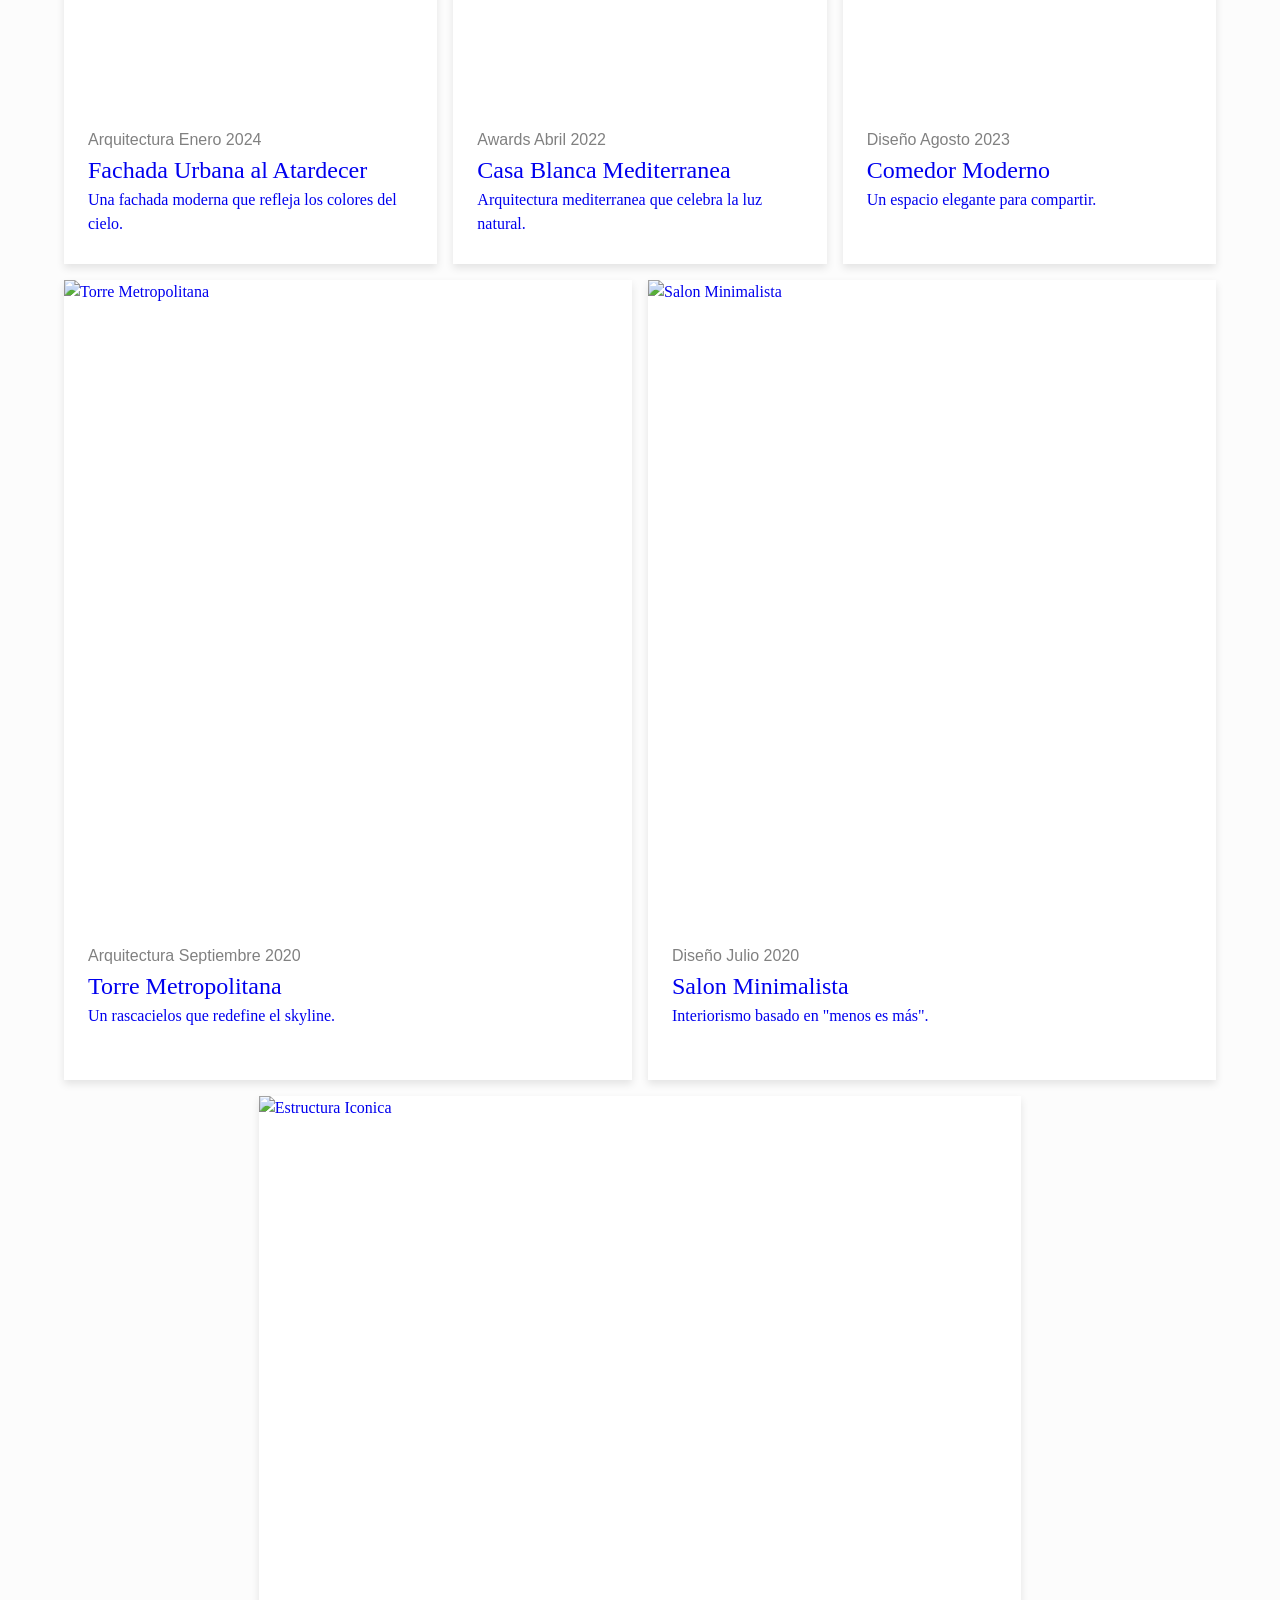
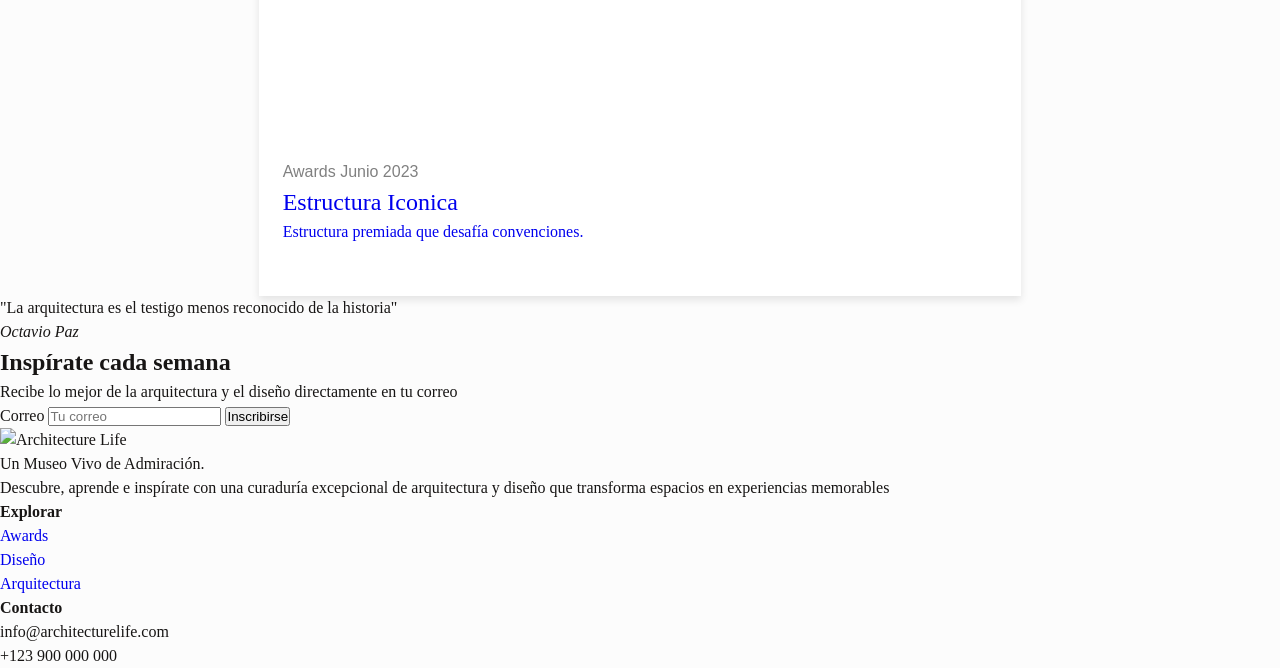
==== commit 7966f5ff: "CSS grid y flex galerias" ====
--- a/2.ArchetureLife/index.html
+++ b/2.ArchetureLife/index.html
@@ -3,37 +3,29 @@
 
 <head>
     <meta charset="UTF-8">
-        <title>Architecture Life</title>
-   <!-- <style>
-        * {
-  box-sizing: border-box;  /* incluye padding y border dentro del tamaño */
-  margin: 0;  /* elimina márgenes por defecto */
-  padding: 0;  /* elimina padding por defecto */
-}
-    </style>-->
-
-<link rel="stylesheet" href="style.css">
+    <title>Architecture Life</title>
+
+    <link rel="stylesheet" href="style.css">
 </head>
 
 <body>
-
     <!-- ================= HEADER -->
     <header class="header">
 
         <nav class="nav">
-            <ul class="nav__list">
-                <li><a class="nav__link" href="#">Awards</a></li>
-                <li><a class="nav__link" href="#">Diseño</a></li>
-                <li><a class="nav__link" href="#">Arquitectura</a></li>
+            <ul class="navList">
+                <li><a class="navLink" href="#">Awards</a></li>
+                <li><a class="navLink" href="#">Diseño</a></li>
+                <li><a class="navLink" href="#">Arquitectura</a></li>
             </ul>
         </nav>
 
-        <a href="#" class="header__logo">
+        <a href="#" class="headerLogo">
             <img src="" alt="Architecture Life">
         </a>
 
         <form class="search" role="search">
-            <input class="search__input" type="search" placeholder="Buscar...">
+            <input class="searchInput" type="search" placeholder="Buscar...">
         </form>
 
     </header>
@@ -41,136 +33,161 @@
     <!-- ================= MAIN -->
     <main>
 
-        <!--===================================================================================== HERO -->
+        <!-------------------------------------------------------------------------- HERO -->
         <section class="hero">
-            <h1 class="hero__title">Un Museo Vivo de Admiración</h1>
-            <p class="hero__description">
-                Descubre, aprende e inspírate con una curaduría excepcional de arquitectura y diseño.
+            <h1 class="heroTitle">Un Museo Vivo de Admiración</h1>
+            <p class="heroDescription">
+                Descubre, aprende e inspírate con una curaduría sensorial de arquitectura y diseño.
             </p>
-            <a href="#" class="button">Explorar proyectos</a>
-        </section>
-
-        <!--===================================================================================== PROYECTOS QUE INSPIRAN -->
-        <section class="projects">
-            <header class="projects__header">
+            <a href="#" class="heroButton">Explorar proyectos</a>
+        </section>
+
+        <!--------------------------------------------------------------------------- PROYECTOS QUE INSPIRAN -->
+        <section class="proyectosInspiran">
+
+            <header class="projectosQueInspiranHeader">
                 <h2>Proyectos que inspiran</h2>
             </header>
 
-            <!-- DESTACADOS -->
-            <section class="projects__featured">
-
-                <article class="card card--featured">
-                    <a href="#">
-                        <figure>
+            <section class="contenedorProjectosQueInspiran">
+
+                <article class="cardProyectosQueInspiran principal">
+                    <a href="#">
+                        <figure class="imgCardProyectosQueInspiran">
                             <img src="Assets/PabellonContemporaneo.png" alt="Pabellon Contemporaneo">
                         </figure>
-                        <p class="card__meta">Awards <time datetime="2023-04">Abril 2023</time></p>
-                        <h3>Pabellon Contemporaneo</h3>
-                        <p>Un pabellon estructural que redefine la relación entre arquitectura y paisaje.</p>
-                    </a>
-                </article>
-
-                <article class="card card--featured">
-                    <a href="#">
-                        <figure>
+
+                        <div class="txtCard">
+                            <p class="cardMeta">Awards Abril 2023</p>
+                            <h3>Pabellon Contemporaneo</h3>
+                            <p>Un pabellon estructural que redefine la relación entre arquitectura y paisaje.</p>
+                        </div>
+                    </a>
+                </article>
+
+                <article class="cardProyectosQueInspiran secundaria">
+                    <a href="#">
+                        <figure class="imgCardProyectosQueInspiran">
                             <img src="Assets/SaladeEstarContemporanea.png" alt="Sala de Estar Contemporanea">
                         </figure>
-                        <p class="card__meta">Diseño <time datetime="2023-05">Mayo 2023</time></p>
-                        <h3>Sala de Estar Contemporanea</h3>
-                        <p>Un espacio que fusiona lujo y funcionalidad.</p>
+
+                        <div class="txtCard">
+                            <p class="cardMeta">Diseño Mayo 2023</p>
+                            <h3>Sala de Estar Contemporanea</h3>
+                            <p>Un espacio que fusiona lujo y funcionalidad.</p>
+                        </div>
                     </a>
                 </article>
 
             </section>
 
-            <!--===================================================================================== MAS PROYECTOS -->
-            <section class="projects__grid">
-                <header class="projects__header">
+            <!------------------------------------------------------------------------ MAS PROYECTOS -->
+            <section class="projectosModa">
+                <header class="projectsHeader">
                     <h2>Proyectos que nunca pasan de moda</h2>
                 </header>
-            
-                <article class="card">
-                    <a href="#">
-                        <figure>
+<section class="contenedorProjectosQueNuncaPasanDeModa">
+                <article class="cardModa uno">
+                    <a href="#">
+                        <figure class="imgCardProyectosQueNuncaPasanDeModa">
                             <img src="Assets/FachadaUrbanaalAtardecer.png" alt="Fachada Urbana al Atardecer">
                         </figure>
-                        <p class="card__meta">Arquitectura <time datetime="2024-01">Enero 2024</time></p>
-                        <h3>Fachada Urbana al Atardecer</h3>
-                        <p>Una fachada moderna que refleja los colores del cielo.</p>
-                    </a>
-                </article>
-
-                <article class="card">
-                    <a href="#">
-                        <figure>
+                        <div class="txtCard">
+
+                            <p class="cardMeta">Arquitectura <time datetime="2024-01">Enero 2024</time></p>
+                            <h3>Fachada Urbana al Atardecer</h3>
+                            <p>Una fachada moderna que refleja los colores del cielo.</p>
+                        </div>
+                    </a>
+                </article>
+
+                <article class="cardModa dos">
+                    <a href="#">
+                        <figure class="imgCardProyectosQueNuncaPasanDeModa">
                             <img src="Assets/CasaBlancaMediterranea.png" alt="Casa Blanca Mediterranea">
                         </figure>
-                        <p class="card__meta">Awards <time datetime="2022-04">Abril 2022</time></p>
-                        <h3>Casa Blanca Mediterranea</h3>
-                        <p>Arquitectura mediterranea que celebra la luz natural.</p>
-                    </a>
-                </article>
-
-                <article class="card">
-                    <a href="#">
-                        <figure>
+                        <div class="txtCard">
+
+                            <p class="cardMeta">Awards <time datetime="2022-04">Abril 2022</time></p>
+                            <h3>Casa Blanca Mediterranea</h3>
+                            <p>Arquitectura mediterranea que celebra la luz natural.</p>
+                        </div>
+                    </a>
+                </article>
+
+                <article class="cardModa tres">
+                    <a href="#">
+                        <figure class="imgCardProyectosQueNuncaPasanDeModa">
                             <img src="Assets/ComedorModerno.png" alt="Comedor Moderno">
                         </figure>
-                        <p class="card__meta">Diseño <time datetime="2023-08">Agosto 2023</time></p>
-                        <h3>Comedor Moderno</h3>
-                        <p>Un espacio elegante para compartir.</p>
-                    </a>
-                </article>
-
-                <article class="card">
-                    <a href="#">
-                        <figure>
+                        <div class="txtCard">
+
+                            <p class="cardMeta">Diseño <time datetime="2023-08">Agosto 2023</time></p>
+                            <h3>Comedor Moderno</h3>
+                            <p>Un espacio elegante para compartir.</p>
+                        </div>
+                    </a>
+                </article>
+
+                <article class="cardModa cuatro">
+                    <a href="#">
+                        <figure class="imgCardProyectosQueNuncaPasanDeModa">
                             <img src="Assets/TorreMetropolitana.png" alt="Torre Metropolitana">
                         </figure>
-                        <p class="card__meta">Arquitectura <time datetime="2020-09">Septiembre 2020</time></p>
-                        <h3>Torre Metropolitana</h3>
-                        <p>Un rascacielos que redefine el skyline.</p>
-                    </a>
-                </article>
-
-                <article class="card">
-                    <a href="#">
-                        <figure>
+                        <div class="txtCard">
+
+                            <p class="cardMeta">Arquitectura <time datetime="2020-09">Septiembre 2020</time></p>
+                            <h3>Torre Metropolitana</h3>
+                            <p>Un rascacielos que redefine el skyline.</p>
+                        </div>
+                    </a>
+                </article>
+
+                <article class="cardModa cinco">
+                    <a href="#">
+                        <figure class="imgCardProyectosQueNuncaPasanDeModa">
                             <img src="Assets/SalonMinimalista.png" alt="Salon Minimalista">
                         </figure>
-                        <p class="card__meta">Diseño <time datetime="2020-07">Julio 2020</time></p>
-                        <h3>Salon Minimalista</h3>
-                        <p>Interiorismo basado en "menos es más".</p>
-                    </a>
-                </article>
-
-                <article class="card">
-                    <a href="#">
-                        <figure>
+                        <div class="txtCard">
+
+                            <p class="cardMeta">Diseño <time datetime="2020-07">Julio 2020</time></p>
+                            <h3>Salon Minimalista</h3>
+                            <p>Interiorismo basado en "menos es más".</p>
+                        </div>
+                    </a>
+                </article>
+
+                <article class="cardModa seis">
+                    <a href="#">
+                        <figure class="imgCardProyectosQueNuncaPasanDeModa">
                             <img src="Assets/EstructuraIconica.png" alt="Estructura Iconica">
                         </figure>
-                        <p class="card__meta">Awards <time datetime="2023-06">Junio 2023</time></p>
-                        <h3>Estructura Iconica</h3>
-                        <p>Estructura premiada que desafía convenciones.</p>
-                    </a>
-                </article>
+                        <div class="txtCard">
+
+                            <p class="cardMeta">Awards <time datetime="2023-06">Junio 2023</time></p>
+                            <h3>Estructura Iconica</h3>
+                            <p>Estructura premiada que desafía convenciones.</p>
+                        </div>
+                    </a>
+                </article>
+                </section>
 
             </section>
         </section>
 
-        <!--===================================================================================== FRASE ARQUITECTONICA -->
+        <!-- FRASE ARQUITECTONICA -->
         <blockquote class="fraseArquitectonica">
             <p>"La arquitectura es el testigo menos reconocido de la historia"</p>
             <cite>Octavio Paz</cite>
         </blockquote>
 
-        <!--===================================================================================== INSCRIPCION NEWSLETTER -->
+        <!-- NEWSLETTER -->
         <section class="newsletter">
             <h2>Inspírate cada semana</h2>
-         <p>Recibe lo mejor de la arquitectura y el diseño directamente en tu correo</p>
+            <p>Recibe lo mejor de la arquitectura y el diseño directamente en tu correo</p>
 
             <form>
-                <label for="email" class="visually-hidden">Correo</label>
+                <label for="email" class="visuallyHidden">Correo</label>
                 <input id="email" type="email" placeholder="Tu correo">
                 <button type="submit">Inscribirse</button>
             </form>
@@ -178,15 +195,15 @@
 
     </main>
 
-    <!-- ================= FOOTER -->
+    <!-- FOOTER -->
     <footer class="footer">
 
-        <section class="footer__brand">
+        <section class="footerBrand">
             <img src="" alt="Architecture Life">
             <p>Un Museo Vivo de Admiración.<br> Descubre, aprende e inspírate con una curaduría excepcional de arquitectura y diseño que transforma espacios en experiencias memorables</p>
         </section>
 
-        <nav class="footer__nav">
+        <nav class="footerNav">
             <ul>
                 <li><strong>Explorar</strong></li>
                 <li><a href="#">Awards</a></li>
--- a/2.ArchetureLife/style.css
+++ b/2.ArchetureLife/style.css
@@ -1,79 +1,90 @@
-
-    body {
+* {
+  box-sizing: border-box;  /* incluye padding y border dentro del tamaño */
+  margin: 0;  /* elimina márgenes por defecto */
+  padding: 0;  /* elimina padding por defecto */
+}
+body {
+  width: 100%;
+  height: 100%;
   margin: 0;
-  font-family: Arial, Helvetica, sans-serif;  /* tipografía base */
+ 
+  font-family: Georgia, 'Times New Roman', Times, serif;  /* tipografía base */
   line-height: 1.5;  /* mejora legibilidad */
   color: rgba(23, 21, 20, 1);  /* color de texto principal */
   background-color: rgba(250,250,250, 0.5);  /* fondo general */
 }
 
 
-    /* Listas sin estilos por defecto */
-    ul,
-    ol {
-      list-style: none;  /* quita viñetas */
-    }
-    
-    /* Links limpios */
-    a {
-      display: inline-block;  /* permite padding/margen */
-      text-decoration: none;  /* quita subrayado */
-      color: inherit;  /* hereda color del padre */
-    }
-
-
-  
-    /*<!-- ================= HEADER -->
+/* Listas sin estilos por defecto */
+ul,
+ol {
+  list-style: none;  /* quita viñetas */
+}
+
+/* Links limpios */
+a {
+  text-decoration: none;  /* quita subrayado */
+ 
+}
+
+/*Imagenes ajustadas/resetadas*/
+img {
+  display: block;  /* elimina espacios inline */
+  max-width: 100%;  /* responsive */
+  object-fit: cover;  /* evita deformación */
+}
+
+
+/*  <!-- ================= HEADER -->
     <header class="header">
 
         <nav class="nav">
-            <ul class="nav__list">
-                <li><a class="nav__link" href="#">Awards</a></li>
-                <li><a class="nav__link" href="#">Diseño</a></li>
-                <li><a class="nav__link" href="#">Arquitectura</a></li>
+            <ul class="navList">
+                <li><a class="navLink" href="#">Awards</a></li>
+                <li><a class="navLink" href="#">Diseño</a></li>
+                <li><a class="navLink" href="#">Arquitectura</a></li>
             </ul>
         </nav>
 
-        <a href="#" class="header__logo">
+        <a href="#" class="headerLogo">
             <img src="" alt="Architecture Life">
         </a>
 
         <form class="search" role="search">
-            <input class="search__input" type="search" placeholder="Buscar...">
+            <input class="searchInput" type="search" placeholder="Buscar...">
         </form>
 
     </header>*/
 
 
-.header {
-  display: flex;
-  justify-content: space-between;
-  align-items: center;
-  padding: 16px;
-}
-
-
-
-.nav__list {
+    .header {
+      display: flex;
+      justify-content: space-between;
+      align-items: center;
+      padding: 16px;
+    }
+    
+    
+
+.navList {
   display: flex;
   gap: 1rem;
 }
 
 
-.nav-link {
+.navLink {
   color: rgb(137, 147, 137);
 }
 
 
 
-    /*<!-- ======================================= HERO -->
-<!--===================================================================================== HERO -->
+    /*   <!-------------------------------------------------------------------------- HERO -->
         <section class="hero">
-            <h1 class="hero__title">Un Museo Vivo de Admiración</h1>
-            <p class="hero__description">
-                Descubre, aprende e inspírate con una curaduría excepcional de arquitectura y diseño.
+            <h1 class="heroTitle">Un Museo Vivo de Admiración</h1>
+            <p class="heroDescription">
+                Descubre, aprende e inspírate con una curaduría sensorial de arquitectura y diseño.
             </p>
-            <a href="#" class="button">Explorar proyectos</a>
+            <a href="#" class="heroButton">Explorar proyectos</a>
         </section>
 */
 
@@ -100,8 +111,202 @@
 
     url(Assets/Hero4.png);           /* Imagen de fondo del hero */
 
-  background-size: cover;       /* La imagen cubre todo el contenedor */
+  background-size: full;       /* La imagen cubre todo el contenedor */
   background-position: center;  /* La imagen se centra */
   background-repeat: no-repeat;  /* Evita que la imagen se repita */
 }
 
+.heroTitle{
+  font-weight: lighter;
+  font-size: 64px;
+  color: #fff;
+}
+
+.heroDescription{
+  font-weight: lighter;
+  font-size: 24px;
+  color: #fff;
+}
+
+.heroButton{
+  width: fit-content;
+  padding:12px;
+  border-radius: 4px;
+  background-color: rgba(0,0,0,0.5);
+  color: #fff;
+  
+}
+
+
+
+/* 
+ <!--------------------------------------------------------------------------- PROYECTOS QUE INSPIRAN -->
+        <section class="proyectos">
+
+            <header class="projectosQueInspiranHeader">
+                <h2>Proyectos que inspiran</h2>
+            </header>
+
+            <section class="contenedorProjectosQueInspiran">
+
+                <article class="cardProyectosQueInspiran principal">
+                    <a href="#">
+                        <figure class="imgCardProyectosQueInspiran">
+                            <img src="Assets/PabellonContemporaneo.png" alt="Pabellon Contemporaneo">
+                        </figure>
+
+                        <div class="txtCard">
+                            <p class="cardMeta">Awards Abril 2023</p>
+                            <h3>Pabellon Contemporaneo</h3>
+                            <p>Un pabellon estructural que redefine la relación entre arquitectura y paisaje.</p>
+                        </div>
+                    </a>
+                </article>
+
+                <article class="cardProyectosQueInspiran secundaria">
+                    <a href="#">
+                        <figure class="imgCardProyectosQueInspiran">
+                            <img src="Assets/SaladeEstarContemporanea.png" alt="Sala de Estar Contemporanea">
+                        </figure>
+
+                        <div class="txtCard">
+                            <p class="cardMeta">Diseño Mayo 2023</p>
+                            <h3>Sala de Estar Contemporanea</h3>
+                            <p>Un espacio que fusiona lujo y funcionalidad.</p>
+                        </div>
+                    </a>
+                </article>
+
+            </section>
+*/
+
+.contenedorProjectosQueInspiran {
+    display: flex;
+    gap: 20px;
+    align-items: stretch;
+    padding-left: 64px;
+    padding-right: 64px;
+}
+
+.cardProyectosQueInspiran {
+    background-color: #fff;
+    box-shadow: 0 4px 8px rgba(0,0,0,0.1);
+    overflow: hidden;
+    display: flex;
+    flex-direction: column;
+    min-width: 0; /* 🔥 clave para que flex respete proporciones */
+}
+
+/* 75% */
+.cardProyectosQueInspiran.principal {
+    flex: 3 1 0;
+}
+
+/* 25% */
+.cardProyectosQueInspiran.secundaria {
+    flex: 1 1 0;
+}
+
+/* texto */
+.txtCard {
+    padding: 24px;
+}
+
+.txtCard h3{
+  
+    font-size: 24px;
+    font-weight: lighter;
+}
+
+.txtCard p{
+    font-size: 16px;
+}
+
+.cardMeta {
+  font-family:  Arial, Helvetica, sans-serif;
+    color: gray;
+    font-size: 6%;
+}
+
+/*<!------------------------------------------------------------------------ MAS PROYECTOS -->*/
+
+.contenedorProjectosQueNuncaPasanDeModa {
+    display: grid;
+   display: grid;
+    grid-template-columns: repeat(6, 1fr);
+    
+    gap: 16px;
+    
+    padding-left: 64px;
+    padding-right: 64px;
+}
+
+.cardModa{
+  height: 800px;
+  background-color: #fff;
+    box-shadow: 0 4px 8px rgba(0,0,0,0.1);
+}
+
+.cardModa.uno {
+  
+    grid-column: span 2 / span 2;
+}
+
+.cardModa.dos {
+  
+    grid-column: span 2 / span 2;
+    grid-column-start: 3;
+}
+
+.cardModa.tres {
+  
+    grid-column: span 2 / span 2;
+    grid-column-start: 5;
+}
+
+.cardModa.cuatro {
+  
+    grid-column: span 3 / span 3;
+    grid-row-start: 2;
+}
+
+.cardModa.cinco {
+  
+    grid-column: span 3 / span 3;
+    grid-column-start: 4;
+    grid-row-start: 2;
+}
+
+.cardModa.seis {
+  
+    grid-column: span 4 / span 4;
+    grid-column-start: 2;
+    grid-row-start: 3;
+}
+
+
+
+.imgCardProyectosQueNuncaPasanDeModa {
+    width: 100%;
+    height: 80%; /* controla la altura de la imagen */
+    overflow: hidden;
+}
+
+.imgCardProyectosQueNuncaPasanDeModa img {
+    width: 100%;
+    height: 100%;
+    object-fit: cover;
+    display: block;
+    
+}
+
+
+
+
+
+
+
+
+
+
+
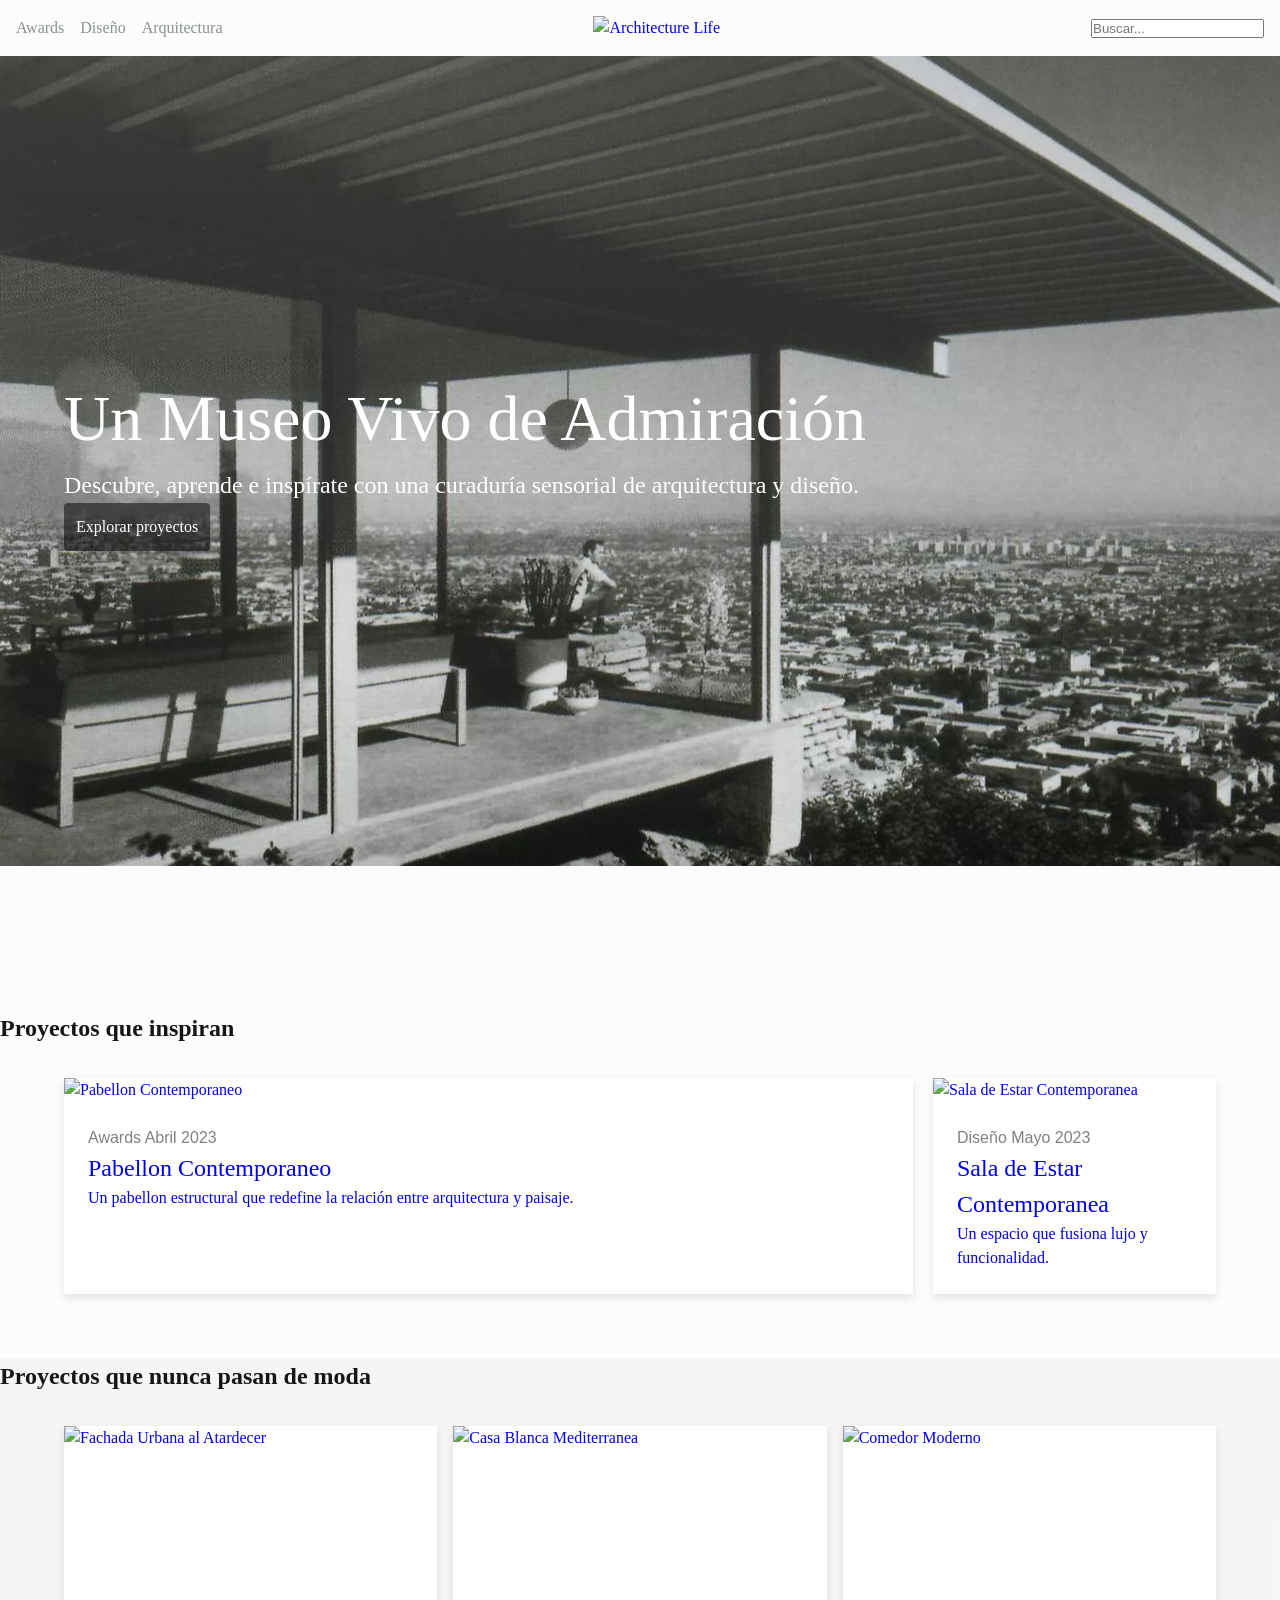
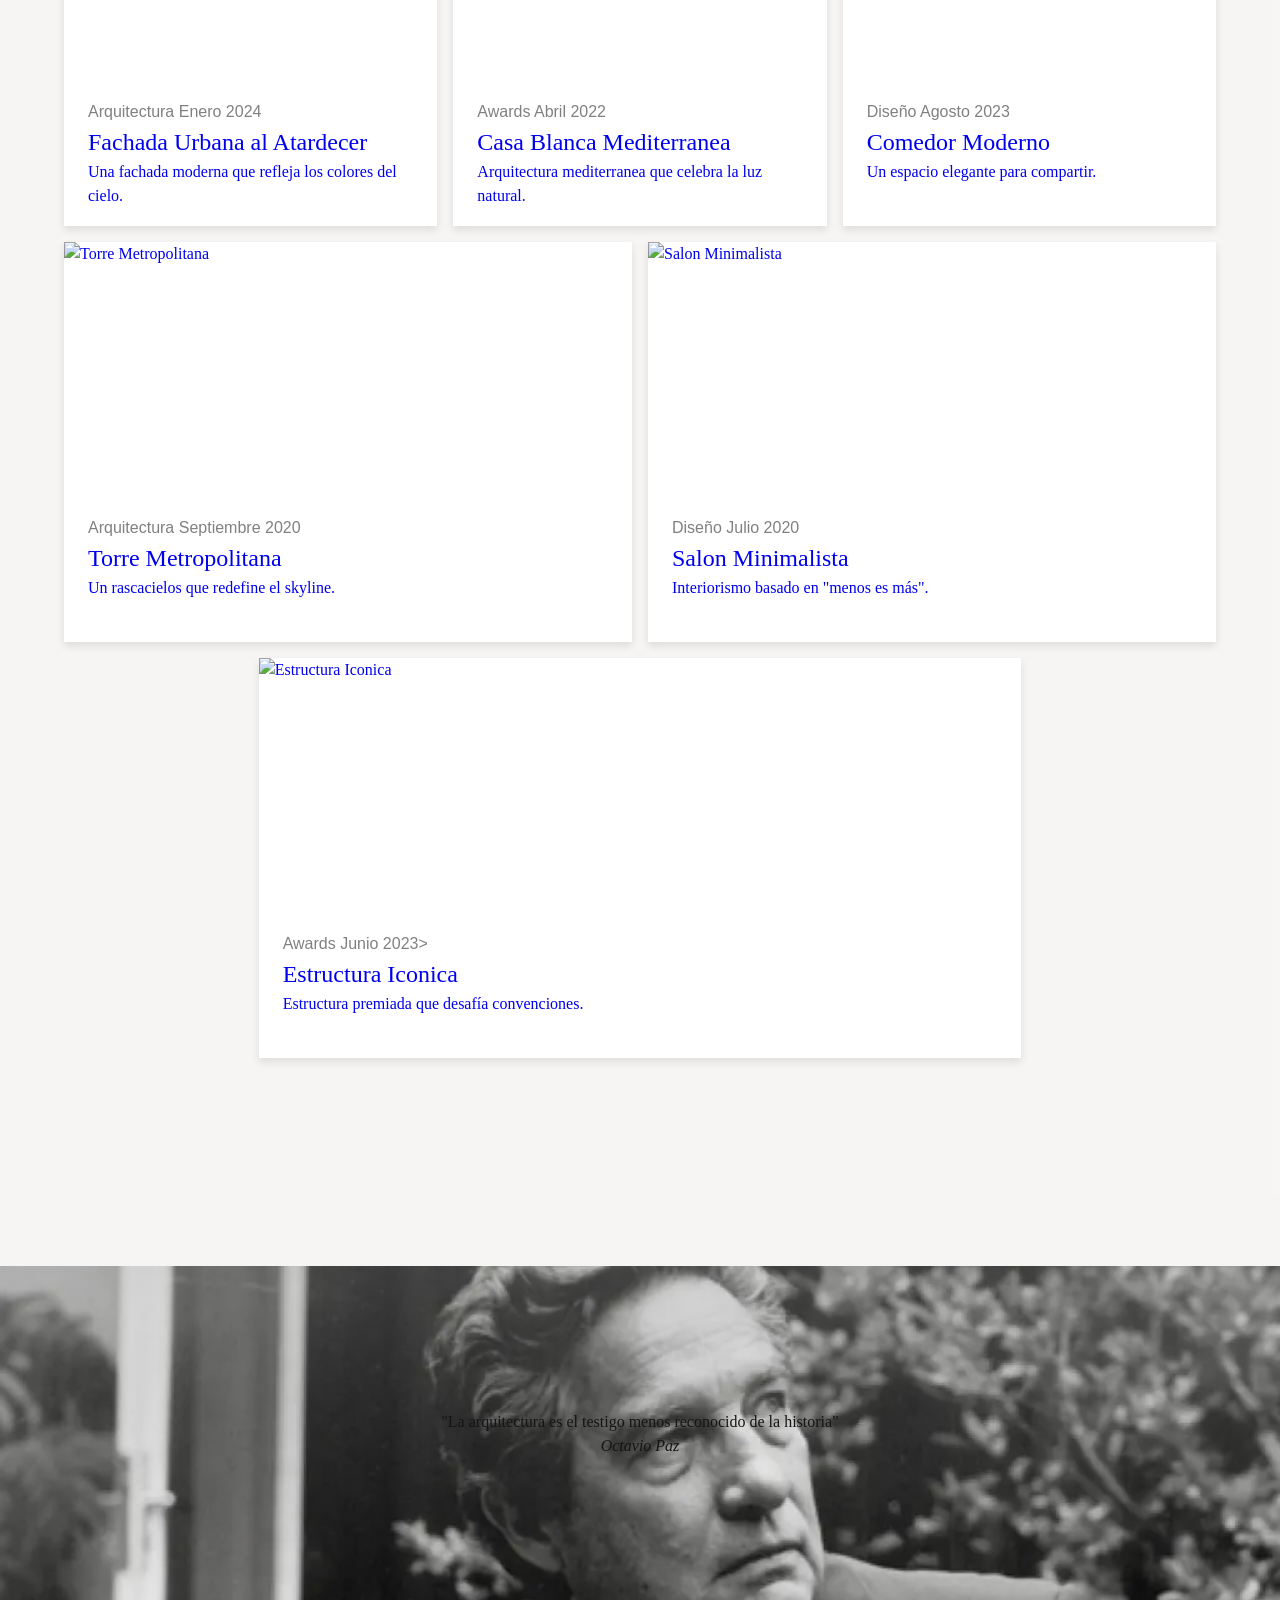
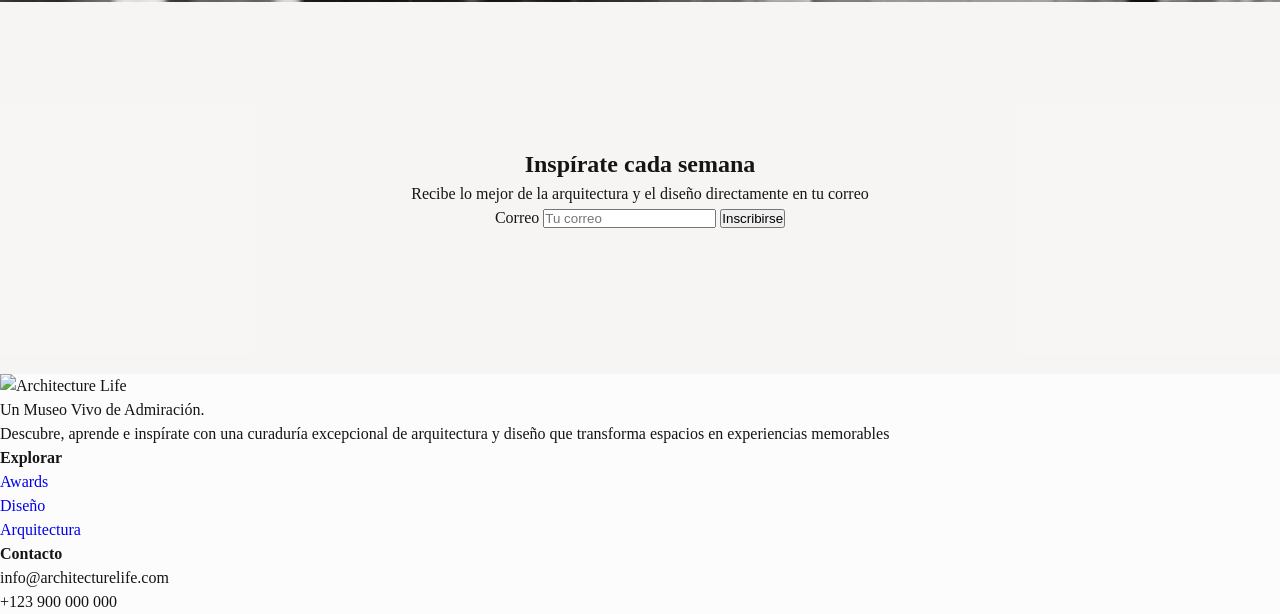
==== commit 7b2e35d6: "section 4 y 5" ====
--- a/2.ArchetureLife/index.html
+++ b/2.ArchetureLife/index.html
@@ -43,7 +43,7 @@
         </section>
 
         <!--------------------------------------------------------------------------- PROYECTOS QUE INSPIRAN -->
-        <section class="proyectosInspiran">
+        <section class="proyectos">
 
             <header class="projectosQueInspiranHeader">
                 <h2>Proyectos que inspiran</h2>
@@ -82,106 +82,106 @@
             </section>
 
             <!------------------------------------------------------------------------ MAS PROYECTOS -->
-            <section class="projectosModa">
+            <section class="proyectosModa">
                 <header class="projectsHeader">
                     <h2>Proyectos que nunca pasan de moda</h2>
                 </header>
-<section class="contenedorProjectosQueNuncaPasanDeModa">
-                <article class="cardModa uno">
-                    <a href="#">
-                        <figure class="imgCardProyectosQueNuncaPasanDeModa">
-                            <img src="Assets/FachadaUrbanaalAtardecer.png" alt="Fachada Urbana al Atardecer">
-                        </figure>
-                        <div class="txtCard">
-
-                            <p class="cardMeta">Arquitectura <time datetime="2024-01">Enero 2024</time></p>
-                            <h3>Fachada Urbana al Atardecer</h3>
-                            <p>Una fachada moderna que refleja los colores del cielo.</p>
-                        </div>
-                    </a>
-                </article>
-
-                <article class="cardModa dos">
-                    <a href="#">
-                        <figure class="imgCardProyectosQueNuncaPasanDeModa">
-                            <img src="Assets/CasaBlancaMediterranea.png" alt="Casa Blanca Mediterranea">
-                        </figure>
-                        <div class="txtCard">
-
-                            <p class="cardMeta">Awards <time datetime="2022-04">Abril 2022</time></p>
-                            <h3>Casa Blanca Mediterranea</h3>
-                            <p>Arquitectura mediterranea que celebra la luz natural.</p>
-                        </div>
-                    </a>
-                </article>
-
-                <article class="cardModa tres">
-                    <a href="#">
-                        <figure class="imgCardProyectosQueNuncaPasanDeModa">
-                            <img src="Assets/ComedorModerno.png" alt="Comedor Moderno">
-                        </figure>
-                        <div class="txtCard">
-
-                            <p class="cardMeta">Diseño <time datetime="2023-08">Agosto 2023</time></p>
-                            <h3>Comedor Moderno</h3>
-                            <p>Un espacio elegante para compartir.</p>
-                        </div>
-                    </a>
-                </article>
-
-                <article class="cardModa cuatro">
-                    <a href="#">
-                        <figure class="imgCardProyectosQueNuncaPasanDeModa">
-                            <img src="Assets/TorreMetropolitana.png" alt="Torre Metropolitana">
-                        </figure>
-                        <div class="txtCard">
-
-                            <p class="cardMeta">Arquitectura <time datetime="2020-09">Septiembre 2020</time></p>
-                            <h3>Torre Metropolitana</h3>
-                            <p>Un rascacielos que redefine el skyline.</p>
-                        </div>
-                    </a>
-                </article>
-
-                <article class="cardModa cinco">
-                    <a href="#">
-                        <figure class="imgCardProyectosQueNuncaPasanDeModa">
-                            <img src="Assets/SalonMinimalista.png" alt="Salon Minimalista">
-                        </figure>
-                        <div class="txtCard">
-
-                            <p class="cardMeta">Diseño <time datetime="2020-07">Julio 2020</time></p>
-                            <h3>Salon Minimalista</h3>
-                            <p>Interiorismo basado en "menos es más".</p>
-                        </div>
-                    </a>
-                </article>
-
-                <article class="cardModa seis">
-                    <a href="#">
-                        <figure class="imgCardProyectosQueNuncaPasanDeModa">
-                            <img src="Assets/EstructuraIconica.png" alt="Estructura Iconica">
-                        </figure>
-                        <div class="txtCard">
-
-                            <p class="cardMeta">Awards <time datetime="2023-06">Junio 2023</time></p>
-                            <h3>Estructura Iconica</h3>
-                            <p>Estructura premiada que desafía convenciones.</p>
-                        </div>
-                    </a>
-                </article>
+                <section class="contenedorProjectosQueNuncaPasanDeModa">
+                    <article class="cardModa uno">
+                        <a href="#">
+                            <figure class="imgCardProyectosQueNuncaPasanDeModa">
+                                <img src="Assets/FachadaUrbanaalAtardecer.png" alt="Fachada Urbana al Atardecer">
+                            </figure>
+                            <div class="txtCard">
+
+                                <p class="cardMeta">Arquitectura Enero 2024</p>
+                                <h3>Fachada Urbana al Atardecer</h3>
+                                <p>Una fachada moderna que refleja los colores del cielo.</p>
+                            </div>
+                        </a>
+                    </article>
+
+                    <article class="cardModa dos">
+                        <a href="#">
+                            <figure class="imgCardProyectosQueNuncaPasanDeModa">
+                                <img src="Assets/CasaBlancaMediterranea.png" alt="Casa Blanca Mediterranea">
+                            </figure>
+                            <div class="txtCard">
+
+                                <p class="cardMeta">Awards <time datetime="2022-04">Abril 2022</time></p>
+                                <h3>Casa Blanca Mediterranea</h3>
+                                <p>Arquitectura mediterranea que celebra la luz natural.</p>
+                            </div>
+                        </a>
+                    </article>
+
+                    <article class="cardModa tres">
+                        <a href="#">
+                            <figure class="imgCardProyectosQueNuncaPasanDeModa">
+                                <img src="Assets/ComedorModerno.png" alt="Comedor Moderno">
+                            </figure>
+                            <div class="txtCard">
+
+                                <p class="cardMeta">Diseño <time datetime="2023-08">Agosto 2023</time></p>
+                                <h3>Comedor Moderno</h3>
+                                <p>Un espacio elegante para compartir.</p>
+                            </div>
+                        </a>
+                    </article>
+
+                    <article class="cardModa cuatro">
+                        <a href="#">
+                            <figure class="imgCardProyectosQueNuncaPasanDeModa">
+                                <img src="Assets/TorreMetropolitana.png" alt="Torre Metropolitana">
+                            </figure>
+                            <div class="txtCard">
+
+                                <p class="cardMeta">Arquitectura <time datetime="2020-09">Septiembre 2020</time></p>
+                                <h3>Torre Metropolitana</h3>
+                                <p>Un rascacielos que redefine el skyline.</p>
+                            </div>
+                        </a>
+                    </article>
+
+                    <article class="cardModa cinco">
+                        <a href="#">
+                            <figure class="imgCardProyectosQueNuncaPasanDeModa">
+                                <img src="Assets/SalonMinimalista.png" alt="Salon Minimalista">
+                            </figure>
+                            <div class="txtCard">
+
+                                <p class="cardMeta">Diseño <time datetime="2020-07">Julio 2020</time></p>
+                                <h3>Salon Minimalista</h3>
+                                <p>Interiorismo basado en "menos es más".</p>
+                            </div>
+                        </a>
+                    </article>
+
+                    <article class="cardModa seis">
+                        <a href="#">
+                            <figure class="imgCardProyectosQueNuncaPasanDeModa">
+                                <img src="Assets/EstructuraIconica.png" alt="Estructura Iconica">
+                            </figure>
+                            <div class="txtCard">
+
+                                <p class="cardMeta">Awards Junio 2023></p>
+                                <h3>Estructura Iconica</h3>
+                                <p>Estructura premiada que desafía convenciones.</p>
+                            </div>
+                        </a>
+                    </article>
                 </section>
 
             </section>
         </section>
 
-        <!-- FRASE ARQUITECTONICA -->
+        <!-- ------------------------------------------------------------- FRASE ARQUITECTONICA -->
         <blockquote class="fraseArquitectonica">
             <p>"La arquitectura es el testigo menos reconocido de la historia"</p>
             <cite>Octavio Paz</cite>
         </blockquote>
 
-        <!-- NEWSLETTER -->
+        <!------------------------------------------------------------------- NEWSLETTER -->
         <section class="newsletter">
             <h2>Inspírate cada semana</h2>
             <p>Recibe lo mejor de la arquitectura y el diseño directamente en tu correo</p>
@@ -200,7 +200,8 @@
 
         <section class="footerBrand">
             <img src="" alt="Architecture Life">
-            <p>Un Museo Vivo de Admiración.<br> Descubre, aprende e inspírate con una curaduría excepcional de arquitectura y diseño que transforma espacios en experiencias memorables</p>
+            <p>Un Museo Vivo de Admiración.<br> Descubre, aprende e inspírate con una curaduría excepcional de
+                arquitectura y diseño que transforma espacios en experiencias memorables</p>
         </section>
 
         <nav class="footerNav">
@@ -221,4 +222,5 @@
     </footer>
 
 </body>
+
 </html>
--- a/2.ArchetureLife/style.css
+++ b/2.ArchetureLife/style.css
@@ -1,37 +1,50 @@
 * {
-  box-sizing: border-box;  /* incluye padding y border dentro del tamaño */
-  margin: 0;  /* elimina márgenes por defecto */
-  padding: 0;  /* elimina padding por defecto */
-}
+  box-sizing: border-box;
+  /* incluye padding y border dentro del tamaño */
+  margin: 0;
+  /* elimina márgenes por defecto */
+  padding: 0;
+  /* elimina padding por defecto */
+}
+
 body {
   width: 100%;
   height: 100%;
   margin: 0;
- 
-  font-family: Georgia, 'Times New Roman', Times, serif;  /* tipografía base */
-  line-height: 1.5;  /* mejora legibilidad */
-  color: rgba(23, 21, 20, 1);  /* color de texto principal */
-  background-color: rgba(250,250,250, 0.5);  /* fondo general */
+
+  font-family: Georgia, 'Times New Roman', Times, serif;
+  /* tipografía base */
+  line-height: 1.5;
+  /* mejora legibilidad */
+  color: rgba(23, 21, 20, 1);
+  /* color de texto principal */
+  background-color: rgba(250, 250, 250, 0.5);
+  /* fondo general */
 }
 
 
 /* Listas sin estilos por defecto */
 ul,
 ol {
-  list-style: none;  /* quita viñetas */
+  list-style: none;
+  /* quita viñetas */
 }
 
 /* Links limpios */
 a {
-  text-decoration: none;  /* quita subrayado */
- 
+  text-decoration: none;
+  /* quita subrayado */
+
 }
 
 /*Imagenes ajustadas/resetadas*/
 img {
-  display: block;  /* elimina espacios inline */
-  max-width: 100%;  /* responsive */
-  object-fit: cover;  /* evita deformación */
+  display: block;
+  /* elimina espacios inline */
+  max-width: 100%;
+  /* responsive */
+  object-fit: cover;
+  /* evita deformación */
 }
 
 
@@ -57,14 +70,14 @@
     </header>*/
 
 
-    .header {
-      display: flex;
-      justify-content: space-between;
-      align-items: center;
-      padding: 16px;
-    }
-    
-    
+.header {
+  display: flex;
+  justify-content: space-between;
+  align-items: center;
+  padding: 16px;
+}
+
+
 
 .navList {
   display: flex;
@@ -78,7 +91,7 @@
 
 
 
-    /*   <!-------------------------------------------------------------------------- HERO -->
+/*   <!-------------------------------------------------------------------------- HERO -->
         <section class="hero">
             <h1 class="heroTitle">Un Museo Vivo de Admiración</h1>
             <p class="heroDescription">
@@ -89,54 +102,69 @@
 */
 
 .hero {
-  width: 100%;              /* Ocupa todo el ancho de la pantalla */
-  height: 80vh;             /* Ocupa el 80% de la altura de la ventana */
-
-  display: flex;            /* Activa flexbox para organizar contenido */
-  flex-direction: column;   /* Coloca los elementos en columna (uno debajo del otro) */
-
-  justify-content: center;  /* Centra el contenido verticalmente */
+  width: 100%;
+  /* Ocupa todo el ancho de la pantalla */
+  height: 90vh;
+  /* Ocupa el 80% de la altura de la ventana */
+
+  display: flex;
+  /* Activa flexbox para organizar contenido */
+  flex-direction: column;
+  /* Coloca los elementos en columna (uno debajo del otro) */
+
+  justify-content: center;
+  /* Centra el contenido verticalmente */
   /*align-items: center;      /* Centra el contenido horizontalmente */
 
-  text-align: left;       /* Centra el texto dentro del bloque */
-
-  
-   padding: 64px;
-
- background-image:
-    linear-gradient(
-      rgba(157,157,157, 0.3),   /* Capa oscura arriba (mejora legibilidad) */
-      rgba(0, 0, 0, 0)    /* Capa oscura abajo */
+  text-align: left;
+  /* Centra el texto dentro del bloque */
+
+
+  padding: 64px;
+
+  background-image:
+    linear-gradient(rgba(157, 157, 157, 0.3),
+      /* Capa oscura arriba (mejora legibilidad) */
+      rgba(0, 0, 0, 0)
+      /* Capa oscura abajo */
     ),
 
-    url(Assets/Hero4.png);           /* Imagen de fondo del hero */
-
-  background-size: full;       /* La imagen cubre todo el contenedor */
-  background-position: center;  /* La imagen se centra */
-  background-repeat: no-repeat;  /* Evita que la imagen se repita */
-}
-
-.heroTitle{
+    url(Assets/Hero4.png);
+  /* Imagen de fondo del hero */
+
+  background-size: full;
+  /* La imagen cubre todo el contenedor */
+  background-position: center;
+  /* La imagen se centra */
+  background-repeat: no-repeat;
+  /* Evita que la imagen se repita */
+}
+
+.heroTitle {
   font-weight: lighter;
   font-size: 64px;
   color: #fff;
 }
 
-.heroDescription{
+.heroDescription {
   font-weight: lighter;
   font-size: 24px;
   color: #fff;
 }
 
-.heroButton{
+.heroButton {
   width: fit-content;
-  padding:12px;
+  padding: 12px;
   border-radius: 4px;
-  background-color: rgba(0,0,0,0.5);
+  background-color: rgba(0, 0, 0, 0.5);
   color: #fff;
-  
-}
-
+
+}
+
+.proyectos {
+    padding-top: 144px;
+ 
+}
 
 
 /* 
@@ -181,132 +209,242 @@
 */
 
 .contenedorProjectosQueInspiran {
-    display: flex;
-    gap: 20px;
-    align-items: stretch;
-    padding-left: 64px;
-    padding-right: 64px;
+  padding-top: 32px;
+  padding-bottom: 64px;
+  display: flex;
+  gap: 20px;
+  align-items: stretch;
+  padding-left: 64px;
+  padding-right: 64px;
 }
 
 .cardProyectosQueInspiran {
-    background-color: #fff;
-    box-shadow: 0 4px 8px rgba(0,0,0,0.1);
-    overflow: hidden;
-    display: flex;
-    flex-direction: column;
-    min-width: 0; /* 🔥 clave para que flex respete proporciones */
+  background-color: #fff;
+  box-shadow: 0 4px 8px rgba(0, 0, 0, 0.1);
+  overflow: hidden;
+  display: flex;
+  flex-direction: column;
+  min-width: 0;
+  /* 🔥 clave para que flex respete proporciones */
 }
 
 /* 75% */
 .cardProyectosQueInspiran.principal {
-    flex: 3 1 0;
+  flex: 3 1 0;
 }
 
 /* 25% */
 .cardProyectosQueInspiran.secundaria {
-    flex: 1 1 0;
+  flex: 1 1 0;
 }
 
 /* texto */
 .txtCard {
-    padding: 24px;
-}
-
-.txtCard h3{
+  padding: 24px;
+}
+
+.txtCard h3 {
+
+  font-size: 24px;
+  font-weight: lighter;
+}
+
+.txtCard p {
+  font-size: 16px;
+}
+
+.cardMeta {
+  font-family: Arial, Helvetica, sans-serif;
+  color: gray;
+  font-size: 6%;
+}
+
+/*<!------------------------------------------------------------------------ MAS PROYECTOS -->*/
+.proyectosModa{
+background-color:rgba(244, 240, 237, 0.5);
+ padding-bottom: 144px;
+}
+.contenedorProjectosQueNuncaPasanDeModa {
+  padding-top: 64px;
   
-    font-size: 24px;
-    font-weight: lighter;
-}
-
-.txtCard p{
-    font-size: 16px;
-}
-
-.cardMeta {
-  font-family:  Arial, Helvetica, sans-serif;
-    color: gray;
-    font-size: 6%;
-}
-
-/*<!------------------------------------------------------------------------ MAS PROYECTOS -->*/
-
-.contenedorProjectosQueNuncaPasanDeModa {
-    display: grid;
-   display: grid;
-    grid-template-columns: repeat(6, 1fr);
-    
-    gap: 16px;
-    
-    padding-left: 64px;
-    padding-right: 64px;
-}
-
-.cardModa{
-  height: 800px;
+
+  display: grid;
+  padding-top: 32px;
+  padding-bottom: 64px;
+  grid-template-columns: repeat(6, 1fr);
+
+  gap: 16px;
+
+  padding-left: 64px;
+  padding-right: 64px;
+}
+
+.cardModa {
+  height: 400px;
+  
+  padding-bottom: 88px;
   background-color: #fff;
-    box-shadow: 0 4px 8px rgba(0,0,0,0.1);
+  box-shadow: 0 4px 8px rgba(0, 0, 0, 0.1);
 }
 
 .cardModa.uno {
-  
-    grid-column: span 2 / span 2;
+
+  grid-column: span 2 / span 2;
 }
 
 .cardModa.dos {
-  
-    grid-column: span 2 / span 2;
-    grid-column-start: 3;
+
+  grid-column: span 2 / span 2;
+  grid-column-start: 3;
 }
 
 .cardModa.tres {
-  
-    grid-column: span 2 / span 2;
-    grid-column-start: 5;
+
+  grid-column: span 2 / span 2;
+  grid-column-start: 5;
 }
 
 .cardModa.cuatro {
-  
-    grid-column: span 3 / span 3;
-    grid-row-start: 2;
+
+  grid-column: span 3 / span 3;
+  grid-row-start: 2;
 }
 
 .cardModa.cinco {
-  
-    grid-column: span 3 / span 3;
-    grid-column-start: 4;
-    grid-row-start: 2;
+
+  grid-column: span 3 / span 3;
+  grid-column-start: 4;
+  grid-row-start: 2;
 }
 
 .cardModa.seis {
-  
-    grid-column: span 4 / span 4;
-    grid-column-start: 2;
-    grid-row-start: 3;
+
+  grid-column: span 4 / span 4;
+  grid-column-start: 2;
+  grid-row-start: 3;
 }
 
 
 
 .imgCardProyectosQueNuncaPasanDeModa {
-    width: 100%;
-    height: 80%; /* controla la altura de la imagen */
-    overflow: hidden;
+  width: 100%;
+  height: 80%;
+  /* controla la altura de la imagen */
+  overflow: hidden;
 }
 
 .imgCardProyectosQueNuncaPasanDeModa img {
-    width: 100%;
-    height: 100%;
-    object-fit: cover;
-    display: block;
-    
-}
-
-
-
-
-
-
-
-
-
-
-
+  width: 100%;
+  height: 100%;
+  object-fit: cover;
+  display: block;
+
+}
+
+
+/*  <!-- ------------------------------------------------------------- FRASE ARQUITECTONICA -->
+        <blockquote class="fraseArquitectonica">
+            <p>"La arquitectura es el testigo menos reconocido de la historia"</p>
+            <cite>Octavio Paz</cite>
+        </blockquote>
+*/
+
+
+.fraseArquitectonica {
+  padding-top: 144px;
+  padding-bottom: 144px;
+  width: 100%;
+  /* Ocupa todo el ancho de la pantalla */
+
+  display: flex;
+  /* Activa flexbox para organizar contenido */
+  flex-direction: column;
+  /* Coloca los elementos en columna (uno debajo del otro) */
+
+  justify-content: center;
+  /* Centra el contenido verticalmente */
+  /*align-items: center;      /* Centra el contenido horizontalmente */
+
+  text-align: center;
+  /* Centra el texto dentro del bloque */
+
+
+  background-image:
+    linear-gradient(rgba(157, 157, 157, 0.3),
+      /* Capa oscura arriba (mejora legibilidad) */
+      rgba(0, 0, 0, 0)
+      /* Capa oscura abajo */
+    ),
+
+    url(Assets/OctavioPaz.png);
+  /* Imagen de fondo del hero */
+
+  background-size: cover;
+  /* La imagen cubre todo el contenedor */
+  background-position: center;
+  /* La imagen se centra */
+  background-repeat: no-repeat;
+  /* Evita que la imagen se repita */
+}
+
+/* <!------------------------------------------------------------------- NEWSLETTER -->
+        <section class="newsletter">
+            <h2>Inspírate cada semana</h2>
+            <p>Recibe lo mejor de la arquitectura y el diseño directamente en tu correo</p>
+
+            <form>
+                <label for="email" class="visuallyHidden">Correo</label>
+                <input id="email" type="email" placeholder="Tu correo">
+                <button type="submit">Inscribirse</button>
+            </form>
+        </section>
+    */
+
+.newsletter {
+  padding-top: 144px;
+  padding-bottom: 144px;
+  width: 100%;
+  /* Ocupa todo el ancho de la pantalla */
+
+  display: flex;
+  /* Activa flexbox para organizar contenido */
+  flex-direction: column;
+  /* Coloca los elementos en columna (uno debajo del otro) */
+
+  justify-content: center;
+  /* Centra el contenido verticalmente */
+  /*align-items: center;      /* Centra el contenido horizontalmente */
+
+  text-align: center;
+  /* Centra el texto dentro del bloque */
+
+background-color:rgba(244, 240, 237, 0.5);
+}
+
+/* <!-- FOOTER -->
+    <footer class="footer">
+
+        <section class="footerBrand">
+            <img src="" alt="Architecture Life">
+            <p>Un Museo Vivo de Admiración.<br> Descubre, aprende e inspírate con una curaduría excepcional de
+                arquitectura y diseño que transforma espacios en experiencias memorables</p>
+        </section>
+
+        <nav class="footerNav">
+            <ul>
+                <li><strong>Explorar</strong></li>
+                <li><a href="#">Awards</a></li>
+                <li><a href="#">Diseño</a></li>
+                <li><a href="#">Arquitectura</a></li>
+            </ul>
+
+            <ul>
+                <li><strong>Contacto</strong></li>
+                <li>info@architecturelife.com</li>
+                <li>+123 900 000 000</li>
+            </ul>
+        </nav>
+
+    </footer>
+*/
+
